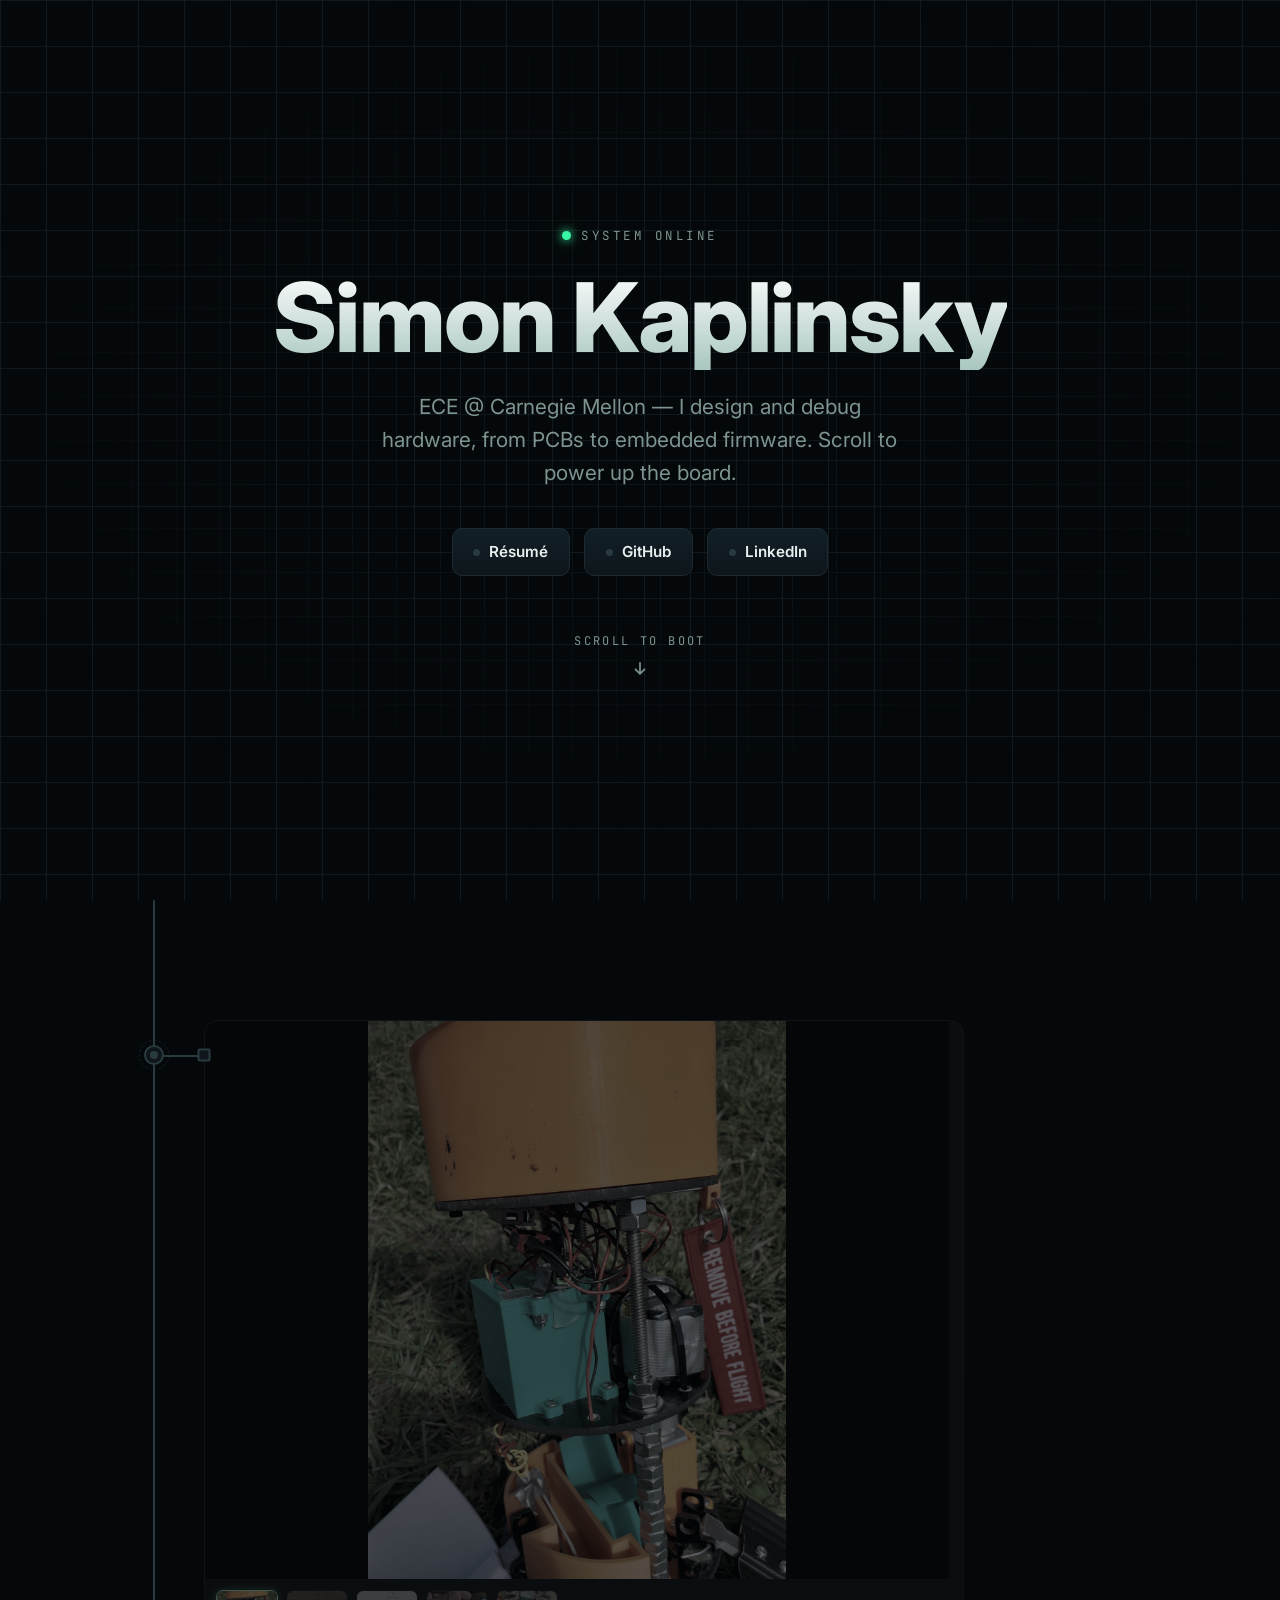
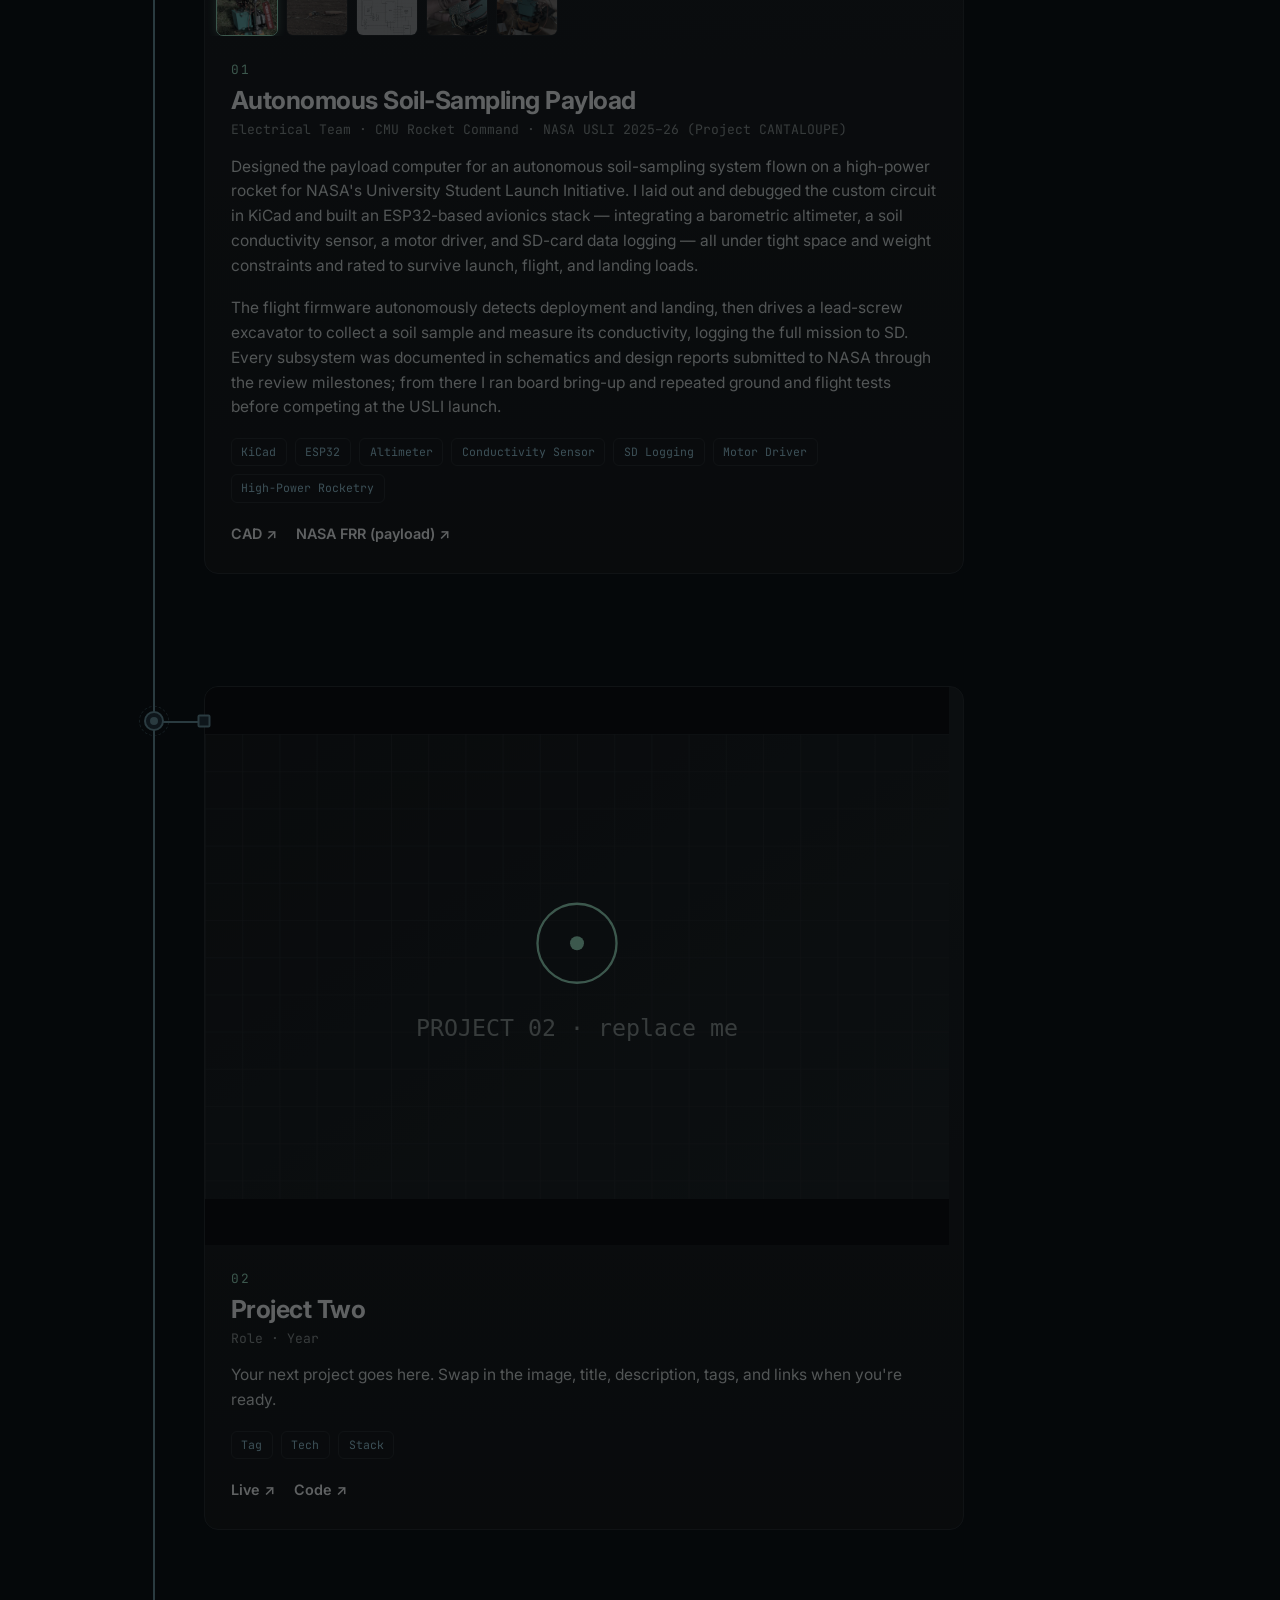
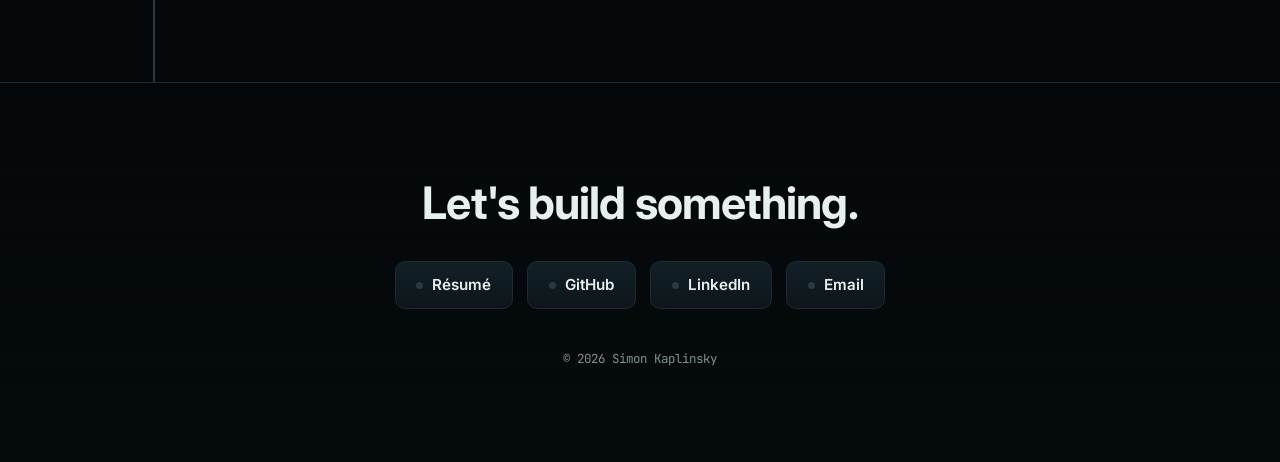
==== index.html @ 49eaff51 "Remove END OF LINE kicker from footer Co-Authored-By: Claude Opus 4.8 <noreply@anthropic.com>" ====
<!DOCTYPE html>
<html lang="en">
<head>
  <meta charset="UTF-8" />
  <meta name="viewport" content="width=device-width, initial-scale=1.0" />
  <title>Simon Kaplinsky — Projects</title>
  <meta name="description" content="Simon Kaplinsky — ECE @ Carnegie Mellon. Hardware, PCB, and embedded projects on a living circuit board." />
  <link rel="preconnect" href="https://fonts.googleapis.com" />
  <link rel="preconnect" href="https://fonts.gstatic.com" crossorigin />
  <link href="https://fonts.googleapis.com/css2?family=JetBrains+Mono:wght@400;600;700&family=Inter:wght@400;500;600;700;800&display=swap" rel="stylesheet" />
  <link rel="stylesheet" href="css/styles.css?v=8" />
</head>
<body>
  <!-- PCB-style background: fine grid + via dots, fixed behind all content -->
  <div class="pcb-bg" aria-hidden="true"></div>

  <!-- Scroll progress LED bar -->
  <div class="progress" aria-hidden="true"><span></span></div>

  <!-- ================= HERO ================= -->
  <header class="hero" id="top">
    <div class="hero-grid" aria-hidden="true"></div>
    <div class="hero-inner">
      <p class="kicker"><span class="led"></span> SYSTEM ONLINE</p>
      <h1>Simon Kaplinsky</h1>
      <p class="tagline">ECE @ Carnegie Mellon — I design and debug hardware, from PCBs to embedded firmware. Scroll to power up the board.</p>

      <nav class="links" aria-label="Primary links">
        <a class="chip-link" href="assets/resume.pdf" target="_blank" rel="noopener">
          <span class="dot"></span> Résumé
        </a>
        <a class="chip-link" href="https://github.com/omnath132" target="_blank" rel="noopener">
          <span class="dot"></span> GitHub
        </a>
        <a class="chip-link" href="https://www.linkedin.com/in/simon-kaplinsky/" target="_blank" rel="noopener">
          <span class="dot"></span> LinkedIn
        </a>
      </nav>

      <a class="scroll-cue" href="#projects">
        <span>scroll to boot</span>
        <svg width="20" height="20" viewBox="0 0 24 24" fill="none" stroke="currentColor" stroke-width="2"><path d="M12 5v14M6 13l6 6 6-6"/></svg>
      </a>
    </div>
  </header>

  <!-- ================= PROJECTS ================= -->
  <main id="projects">

    <!-- power rail: spans only the projects, so it never crosses the hero or footer text -->
    <div class="rail-line" aria-hidden="true"><span class="rail-fill"></span></div>

    <!-- ---------- PROJECT (duplicate a block like this to add more) ---------- -->
    <section class="project" data-side="left">
      <div class="node" aria-hidden="true"><span class="node-led"></span></div>
      <article class="card">
        <div class="card-media">
          <img class="main-img" src="assets/payload-assembled.jpg"
               alt="NASA USLI payload avionics bay: battery box, geared motor, and lead screw under the orange body tube"
               loading="lazy" />
        </div>
        <!-- Thumbnail gallery: clicking a thumb swaps the main image above -->
        <div class="gallery" role="group" aria-label="Project gallery">
          <button class="thumb is-active" type="button">
            <img src="assets/payload-assembled.jpg" alt="Assembled avionics bay with wiring and remove-before-flight tag" loading="lazy" />
          </button>
          <button class="thumb" type="button">
            <img src="assets/payload-recovered.jpg" alt="Payload recovered in the field after a tethered nosecone separation" loading="lazy" />
          </button>
          <button class="thumb" type="button">
            <img src="assets/payload-wiring.png" alt="Wiring diagram: ESP32, altimeter, conductivity probe, SD card, relay, and motor" loading="lazy" />
          </button>
          <button class="thumb" type="button">
            <img src="assets/payload-board.jpg" alt="Custom protoboard with soldered sensor breakout" loading="lazy" />
          </button>
          <button class="thumb" type="button">
            <img src="assets/payload-assembly.jpg" alt="Bench assembly and arming-switch wiring during integration" loading="lazy" />
          </button>
        </div>
        <div class="card-body">
          <p class="card-index">01</p>
          <h2>Autonomous Soil-Sampling Payload</h2>
          <p class="card-role">Electrical Team · CMU Rocket Command · NASA USLI 2025&ndash;26 (Project CANTALOUPE)</p>
          <p class="card-desc">
            Designed the payload computer for an autonomous soil-sampling system
            flown on a high-power rocket for NASA's University Student Launch
            Initiative. I laid out and debugged the custom circuit in KiCad and
            built an ESP32-based avionics stack &mdash; integrating a barometric
            altimeter, a soil conductivity sensor, a motor driver, and SD-card
            data logging &mdash; all under tight space and weight constraints and
            rated to survive launch, flight, and landing loads.
          </p>
          <p class="card-desc">
            The flight firmware autonomously detects deployment and landing, then
            drives a lead-screw excavator to collect a soil sample and measure its
            conductivity, logging the full mission to SD. Every subsystem was
            documented in schematics and design reports submitted to NASA through
            the review milestones; from there I ran board bring-up and repeated
            ground and flight tests before competing at the USLI launch.
          </p>
          <ul class="tags">
            <li>KiCad</li><li>ESP32</li><li>Altimeter</li><li>Conductivity Sensor</li><li>SD Logging</li><li>Motor Driver</li><li>High-Power Rocketry</li>
          </ul>
          <div class="card-links">
            <a href="https://github.com/carnegie-mellon-rocket-command/payload-hw26-usli" target="_blank" rel="noopener">CAD ↗</a>
            <a href="assets/payload-frr-excerpt.pdf" target="_blank" rel="noopener">NASA FRR (payload) ↗</a>
          </div>
        </div>
      </article>
    </section>

    <section class="project" data-side="right">
      <div class="node" aria-hidden="true"><span class="node-led"></span></div>
      <article class="card">
        <div class="card-media">
          <img class="main-img" src="assets/project-2.svg" alt="Screenshot of Project Two" loading="lazy" />
        </div>
        <div class="card-body">
          <p class="card-index">02</p>
          <h2>Project Two</h2>
          <p class="card-role">Role · Year</p>
          <p class="card-desc">
            Your next project goes here. Swap in the image, title, description,
            tags, and links when you're ready.
          </p>
          <ul class="tags">
            <li>Tag</li><li>Tech</li><li>Stack</li>
          </ul>
          <div class="card-links">
            <a href="#" target="_blank" rel="noopener">Live ↗</a>
            <a href="#" target="_blank" rel="noopener">Code ↗</a>
          </div>
        </div>
      </article>
    </section>

  </main>

  <!-- ================= FOOTER ================= -->
  <footer class="footer">
    <div class="footer-inner">
      <h2>Let's build something.</h2>
      <nav class="links" aria-label="Footer links">
        <a class="chip-link" href="assets/resume.pdf" target="_blank" rel="noopener"><span class="dot"></span> Résumé</a>
        <a class="chip-link" href="https://github.com/omnath132" target="_blank" rel="noopener"><span class="dot"></span> GitHub</a>
        <a class="chip-link" href="https://www.linkedin.com/in/simon-kaplinsky/" target="_blank" rel="noopener"><span class="dot"></span> LinkedIn</a>
        <a class="chip-link" href="mailto:skaplins@andrew.cmu.edu"><span class="dot"></span> Email</a>
      </nav>
      <p class="copyright">© <span id="year"></span> Simon Kaplinsky</p>
    </div>
  </footer>

  <!-- lightbox: click any photo to view it full-size -->
  <div class="lightbox" id="lightbox" hidden>
    <button class="lb-close" aria-label="Close (Esc)">✕</button>
    <button class="lb-nav lb-prev" aria-label="Previous image">‹</button>
    <button class="lb-nav lb-next" aria-label="Next image">›</button>
    <div class="lb-scroll"><img class="lb-img" alt="" /></div>
  </div>

  <script src="js/main.js?v=4"></script>
</body>
</html>
---- css/styles.css ----
/* ============================================================
   Circuit Portfolio — styles
   Theme: dark PCB, copper traces, green power glow
   ============================================================ */

:root {
  --bg:        #05080a;
  --bg-2:      #0a1014;
  --panel:     #0e161b;
  --panel-2:   #111f26;
  --line:      #1c2b33;
  --copper:    #2a3b40;      /* unpowered trace */
  --glow:      #37f5a3;      /* powered / signal green */
  --glow-soft: #37f5a355;
  --accent:    #4dd2ff;      /* cyan secondary */
  --text:      #e6f0ee;
  --muted:     #7d9490;
  --radius:    14px;
  --maxw:      1080px;
  --spine:     calc(1.5rem + 30px);   /* rail x = main's left padding + node offset */
}

* { box-sizing: border-box; }

html { scroll-behavior: smooth; }

body {
  margin: 0;
  background:
    radial-gradient(1200px 600px at 50% -10%, #0c191b 0%, transparent 60%),
    var(--bg);
  color: var(--text);
  font-family: "Inter", system-ui, -apple-system, sans-serif;
  line-height: 1.6;
  overflow-x: hidden;
  -webkit-font-smoothing: antialiased;
}

/* ============================================================
   PCB background — fine grid + via dots, fixed behind everything
   ============================================================ */
.pcb-bg {
  position: fixed;
  inset: 0;
  z-index: 0;
  pointer-events: none;
  opacity: 0.5;
  background-image:
    /* fine copper grid */
    linear-gradient(var(--line) 1px, transparent 1px),
    linear-gradient(90deg, var(--line) 1px, transparent 1px),
    /* via dots at every other intersection */
    radial-gradient(circle, var(--copper) 1px, transparent 1.4px);
  background-size: 46px 46px, 46px 46px, 92px 92px;
}

h1, h2 { line-height: 1.1; letter-spacing: -0.02em; margin: 0; }

.kicker {
  font-family: "JetBrains Mono", monospace;
  font-size: 0.78rem;
  letter-spacing: 0.28em;
  text-transform: uppercase;
  color: var(--muted);
  display: inline-flex;
  align-items: center;
  gap: 0.6rem;
  margin: 0 0 1.2rem;
}

/* ---------- LEDs ---------- */
.led {
  width: 9px; height: 9px; border-radius: 50%;
  background: var(--glow);
  box-shadow: 0 0 10px var(--glow), 0 0 20px var(--glow-soft);
  animation: pulse 2.4s ease-in-out infinite;
}
@keyframes pulse {
  0%, 100% { opacity: 1; }
  50%      { opacity: 0.35; }
}

/* ============================================================
   The vertical power rail — lives inside <main>, so it spans
   only the projects and never crosses the hero or footer text.
   ============================================================ */
.rail-line {
  position: absolute;
  top: 0; bottom: 0;
  left: var(--spine);
  width: 2px;
  transform: translateX(-1px);
  background: var(--copper);
  border-radius: 2px;
  z-index: 0;
  pointer-events: none;
}
/* the glow fills downward as you scroll through the projects (JS sets height) */
.rail-fill {
  position: absolute;
  top: 0; left: 0;
  width: 100%;
  height: 0%;
  background: linear-gradient(180deg, var(--accent), var(--glow));
  box-shadow: 0 0 8px var(--glow), 0 0 16px var(--glow-soft);
  border-radius: 2px;
  transition: height 0.12s linear;
}

/* scroll progress bar at very top */
.progress {
  position: fixed;
  top: 0; left: 0; right: 0;
  height: 3px;
  background: transparent;
  z-index: 50;
}
.progress span {
  display: block;
  height: 100%;
  width: 0%;
  background: linear-gradient(90deg, var(--accent), var(--glow));
  box-shadow: 0 0 12px var(--glow);
  transition: width 0.1s linear;
}

/* ============================================================
   Hero
   ============================================================ */
.hero {
  position: relative;
  min-height: 100vh;
  display: grid;
  place-items: center;
  text-align: center;
  padding: 6rem 1.5rem;
  overflow: hidden;
}
.hero-grid {
  position: absolute;
  inset: 0;
  background-image:
    linear-gradient(var(--line) 1px, transparent 1px),
    linear-gradient(90deg, var(--line) 1px, transparent 1px);
  background-size: 44px 44px;
  mask-image: radial-gradient(ellipse 70% 60% at 50% 45%, #000 0%, transparent 80%);
  opacity: 0.5;
}
.hero-inner { position: relative; z-index: 2; max-width: 760px; }

.hero h1 {
  font-size: clamp(2.8rem, 9vw, 6rem);
  font-weight: 800;
  background: linear-gradient(180deg, #fff, #a9c7c0);
  -webkit-background-clip: text;
  background-clip: text;
  color: transparent;
}
.tagline {
  color: var(--muted);
  font-size: clamp(1rem, 2.4vw, 1.3rem);
  margin: 1.2rem auto 2.4rem;
  max-width: 540px;
}

/* ---------- chip-style link buttons ---------- */
.links {
  display: flex;
  gap: 0.9rem;
  flex-wrap: wrap;
  justify-content: center;
}
.chip-link {
  display: inline-flex;
  align-items: center;
  gap: 0.55rem;
  padding: 0.7rem 1.3rem;
  border: 1px solid var(--line);
  border-radius: 10px;
  background: linear-gradient(180deg, var(--panel-2), var(--panel));
  color: var(--text);
  text-decoration: none;
  font-weight: 600;
  font-size: 0.95rem;
  transition: border-color 0.25s, transform 0.15s, box-shadow 0.25s;
}
.chip-link .dot {
  width: 7px; height: 7px; border-radius: 50%;
  background: var(--copper);
  transition: background 0.25s, box-shadow 0.25s;
}
.chip-link:hover {
  border-color: var(--glow);
  transform: translateY(-2px);
  box-shadow: 0 6px 24px -8px var(--glow);
}
.chip-link:hover .dot {
  background: var(--glow);
  box-shadow: 0 0 8px var(--glow);
}

.scroll-cue {
  display: inline-flex;
  flex-direction: column;
  align-items: center;
  gap: 0.4rem;
  margin-top: 3.5rem;
  color: var(--muted);
  text-decoration: none;
  font-family: "JetBrains Mono", monospace;
  font-size: 0.75rem;
  letter-spacing: 0.2em;
  text-transform: uppercase;
}
.scroll-cue svg { animation: bob 1.8s ease-in-out infinite; }
@keyframes bob { 0%,100% { transform: translateY(0);} 50% { transform: translateY(6px);} }

/* ============================================================
   Projects on the rail
   ============================================================ */
main {
  position: relative;
  z-index: 2;
  max-width: var(--maxw);
  margin: 0 auto;
  padding: 4rem 1.5rem 6rem;
}

/* rail is always on the left; each project card fills the space to its right */
.project {
  position: relative;
  display: flex;
  align-items: center;
  padding: 3.5rem 0 3.5rem 5rem;
}

/* a node dot sits on the left rail at each project and lights up when it powers on */
.node {
  position: absolute;
  left: 30px;
  top: calc(3.5rem + 2.2rem);   /* near the top of the card (project padding + offset) */
  transform: translate(-50%, -50%);
  width: 20px; height: 20px;
  border-radius: 50%;
  background: var(--panel);
  border: 2px solid var(--copper);
  display: grid;
  place-items: center;
  z-index: 3;
  transition: border-color 0.5s ease, box-shadow 0.5s ease;
}
/* clearance ring around the pad, like a via's thermal relief on a PCB */
.node::before {
  content: "";
  position: absolute;
  inset: -7px;
  border-radius: 50%;
  border: 1px dashed var(--copper);
  opacity: 0.45;
  transition: border-color 0.5s ease, opacity 0.5s ease;
}
.node-led {
  width: 8px; height: 8px;
  border-radius: 50%;
  background: var(--copper);
  transition: background 0.5s ease, box-shadow 0.5s ease;
}
.project.powered .node {
  border-color: var(--glow);
  box-shadow: 0 0 14px var(--glow-soft);
}
.project.powered .node::before {
  border-color: var(--glow);
  opacity: 0.85;
}
.project.powered .node-led {
  background: var(--glow);
  box-shadow: 0 0 10px var(--glow);
}

/* connector trace: node → card edge. Lives on .project (not .card — .card has
   overflow:hidden, which would clip anything positioned outside its own box). */
.project::before {
  content: "";
  position: absolute;
  top: calc(3.5rem + 2.2rem);
  left: 30px;
  width: calc(5rem - 30px);
  height: 2px;
  background: var(--copper);
  transition: background 0.4s, box-shadow 0.4s;
}
/* pin pad where the trace lands on the card, like a component pin soldered to a pad */
.project::after {
  content: "";
  position: absolute;
  top: calc(3.5rem + 2.2rem);
  left: 5rem;
  width: 9px; height: 9px;
  transform: translate(-50%, -50%);
  border-radius: 2px;
  background: var(--panel);
  border: 2px solid var(--copper);
  z-index: 2;
  transition: background 0.4s, border-color 0.4s, box-shadow 0.4s;
}

/* ---------- the card ---------- */
.card {
  position: relative;
  width: 100%;
  max-width: 760px;
  background: linear-gradient(180deg, var(--panel-2), var(--panel));
  border: 1px solid var(--line);
  border-radius: var(--radius);
  overflow: hidden;
  /* dimmed when not the active project (not hidden), so scrolling reads as on/off */
  opacity: 0.55;
  filter: saturate(0.35) brightness(0.72);
  transition: opacity 0.5s ease, filter 0.5s ease,
              border-color 0.5s ease, box-shadow 0.5s ease;
}
/* full photo always visible (never cropped) — box is tall enough for portrait shots,
   image is scaled down to fit within it */
.card-media {
  aspect-ratio: 4 / 3;
  max-height: 62vh;
  background: #060b0d;
  overflow: hidden;
  display: flex;
  align-items: center;
  justify-content: center;
  cursor: zoom-in;
}
.card-media img {
  width: 100%; height: 100%; object-fit: contain; display: block;
  transition: transform 0.5s ease;
}
.card:hover .card-media img { transform: scale(1.02); }

/* ---------- lightbox (click a photo → whole image fit to screen) ---------- */
.lightbox {
  position: fixed; inset: 0; z-index: 100;
  display: flex; align-items: center; justify-content: center;
  background: rgba(3, 6, 8, 0.95);
  -webkit-backdrop-filter: blur(4px); backdrop-filter: blur(4px);
}
.lightbox[hidden] { display: none; }
.lb-scroll {
  max-width: 96vw; max-height: 92vh;
  overflow: auto;                 /* safety net only; the image is sized to always fit */
  display: flex; align-items: center; justify-content: center;
  border-radius: 10px;
  box-shadow: 0 30px 80px -20px #000;
}
.lb-img {
  display: block;
  max-width: 96vw; max-height: 92vh;   /* whole photo always visible, no scrolling needed */
  width: auto; height: auto;
  object-fit: contain;
}
.lb-close, .lb-nav {
  position: fixed;
  background: rgba(14, 22, 27, 0.85);
  color: var(--text);
  border: 1px solid var(--line);
  border-radius: 8px;
  cursor: pointer;
  font-family: "JetBrains Mono", monospace;
  line-height: 1;
  transition: border-color 0.2s, color 0.2s;
}
.lb-close { top: 1rem; right: 1rem; width: 42px; height: 42px; font-size: 1.05rem; }
.lb-nav { top: 50%; transform: translateY(-50%); width: 46px; height: 64px; font-size: 1.7rem; }
.lb-prev { left: 1rem; }
.lb-next { right: 1rem; }
.lb-close:hover, .lb-nav:hover { border-color: var(--glow); color: var(--glow); }

/* ---------- thumbnail gallery ---------- */
.gallery {
  display: flex;
  gap: 0.5rem;
  padding: 0.7rem 0.7rem 0;
  overflow-x: auto;
  scrollbar-width: thin;
}
.thumb {
  flex: 0 0 auto;
  width: 62px; height: 46px;
  padding: 0;
  border: 1px solid var(--line);
  border-radius: 7px;
  background: var(--bg-2);
  overflow: hidden;
  cursor: pointer;
  opacity: 0.55;
  transition: opacity 0.2s, border-color 0.2s, box-shadow 0.2s;
}
.thumb img { width: 100%; height: 100%; object-fit: cover; display: block; }
.thumb:hover { opacity: 0.9; border-color: var(--copper); }
.thumb.is-active {
  opacity: 1;
  border-color: var(--glow);
  box-shadow: 0 0 8px var(--glow-soft);
}

.card-body { padding: 1.5rem 1.6rem 1.7rem; }
.card-index {
  font-family: "JetBrains Mono", monospace;
  color: var(--glow);
  font-size: 0.8rem;
  letter-spacing: 0.2em;
  margin: 0 0 0.4rem;
}
.card h2 { font-size: 1.55rem; font-weight: 700; }
.card-role {
  font-family: "JetBrains Mono", monospace;
  color: var(--muted);
  font-size: 0.82rem;
  margin: 0.3rem 0 0.9rem;
}
.card-desc { color: #c3d4d0; font-size: 0.97rem; margin: 0 0 1.1rem; }

.tags {
  list-style: none;
  display: flex;
  flex-wrap: wrap;
  gap: 0.5rem;
  padding: 0;
  margin: 0 0 1.2rem;
}
.tags li {
  font-family: "JetBrains Mono", monospace;
  font-size: 0.72rem;
  color: var(--accent);
  border: 1px solid var(--line);
  border-radius: 6px;
  padding: 0.25rem 0.6rem;
  background: #0c171c;
}
.card-links { display: flex; gap: 1.2rem; }
.card-links a {
  color: var(--text);
  text-decoration: none;
  font-weight: 600;
  font-size: 0.9rem;
  border-bottom: 1px solid transparent;
  transition: color 0.2s, border-color 0.2s;
}
.card-links a:hover { color: var(--glow); border-color: var(--glow); }

/* ---------- POWERED-ON state (added by JS) ---------- */
.project.powered::before {
  background: var(--glow);
  box-shadow: 0 0 8px var(--glow-soft);
}
.project.powered::after {
  background: var(--glow);
  border-color: var(--glow);
  box-shadow: 0 0 8px var(--glow-soft);
}
.project.powered .card {
  opacity: 1;
  transform: translateY(0);
  filter: saturate(1) brightness(1);
  border-color: #24404a;
  box-shadow: 0 20px 60px -30px var(--glow), 0 0 0 1px #16303a inset;
}

/* ============================================================
   Footer
   ============================================================ */
.footer {
  position: relative;
  z-index: 2;
  text-align: center;
  padding: 6rem 1.5rem 5rem;
  border-top: 1px solid var(--line);
  background: linear-gradient(180deg, transparent, #060b0d);
}
.footer-inner { max-width: 640px; margin: 0 auto; }
.footer h2 {
  font-size: clamp(1.8rem, 5vw, 2.8rem);
  margin: 0 0 2rem;
}
.copyright {
  margin-top: 2.5rem;
  color: var(--muted);
  font-family: "JetBrains Mono", monospace;
  font-size: 0.78rem;
}

/* ============================================================
   Responsive — stack cards, move rail to the left edge
   ============================================================ */
@media (max-width: 760px) {
  :root { --spine: calc(1.1rem + 22px); }

  main { padding: 2rem 1.1rem 4rem; }

  .project { padding: 1.8rem 0 1.8rem 3.4rem; }
  .node { left: 22px; top: calc(1.8rem + 2.2rem); }
  .project::before { left: 22px; width: calc(3.4rem - 22px); top: calc(1.8rem + 2.2rem); }
  .project::after  { left: 3.4rem; top: calc(1.8rem + 2.2rem); }
}

/* respect reduced motion */
@media (prefers-reduced-motion: reduce) {
  * { animation: none !important; scroll-behavior: auto; }
  .card { opacity: 1; transform: none; filter: none; }
}
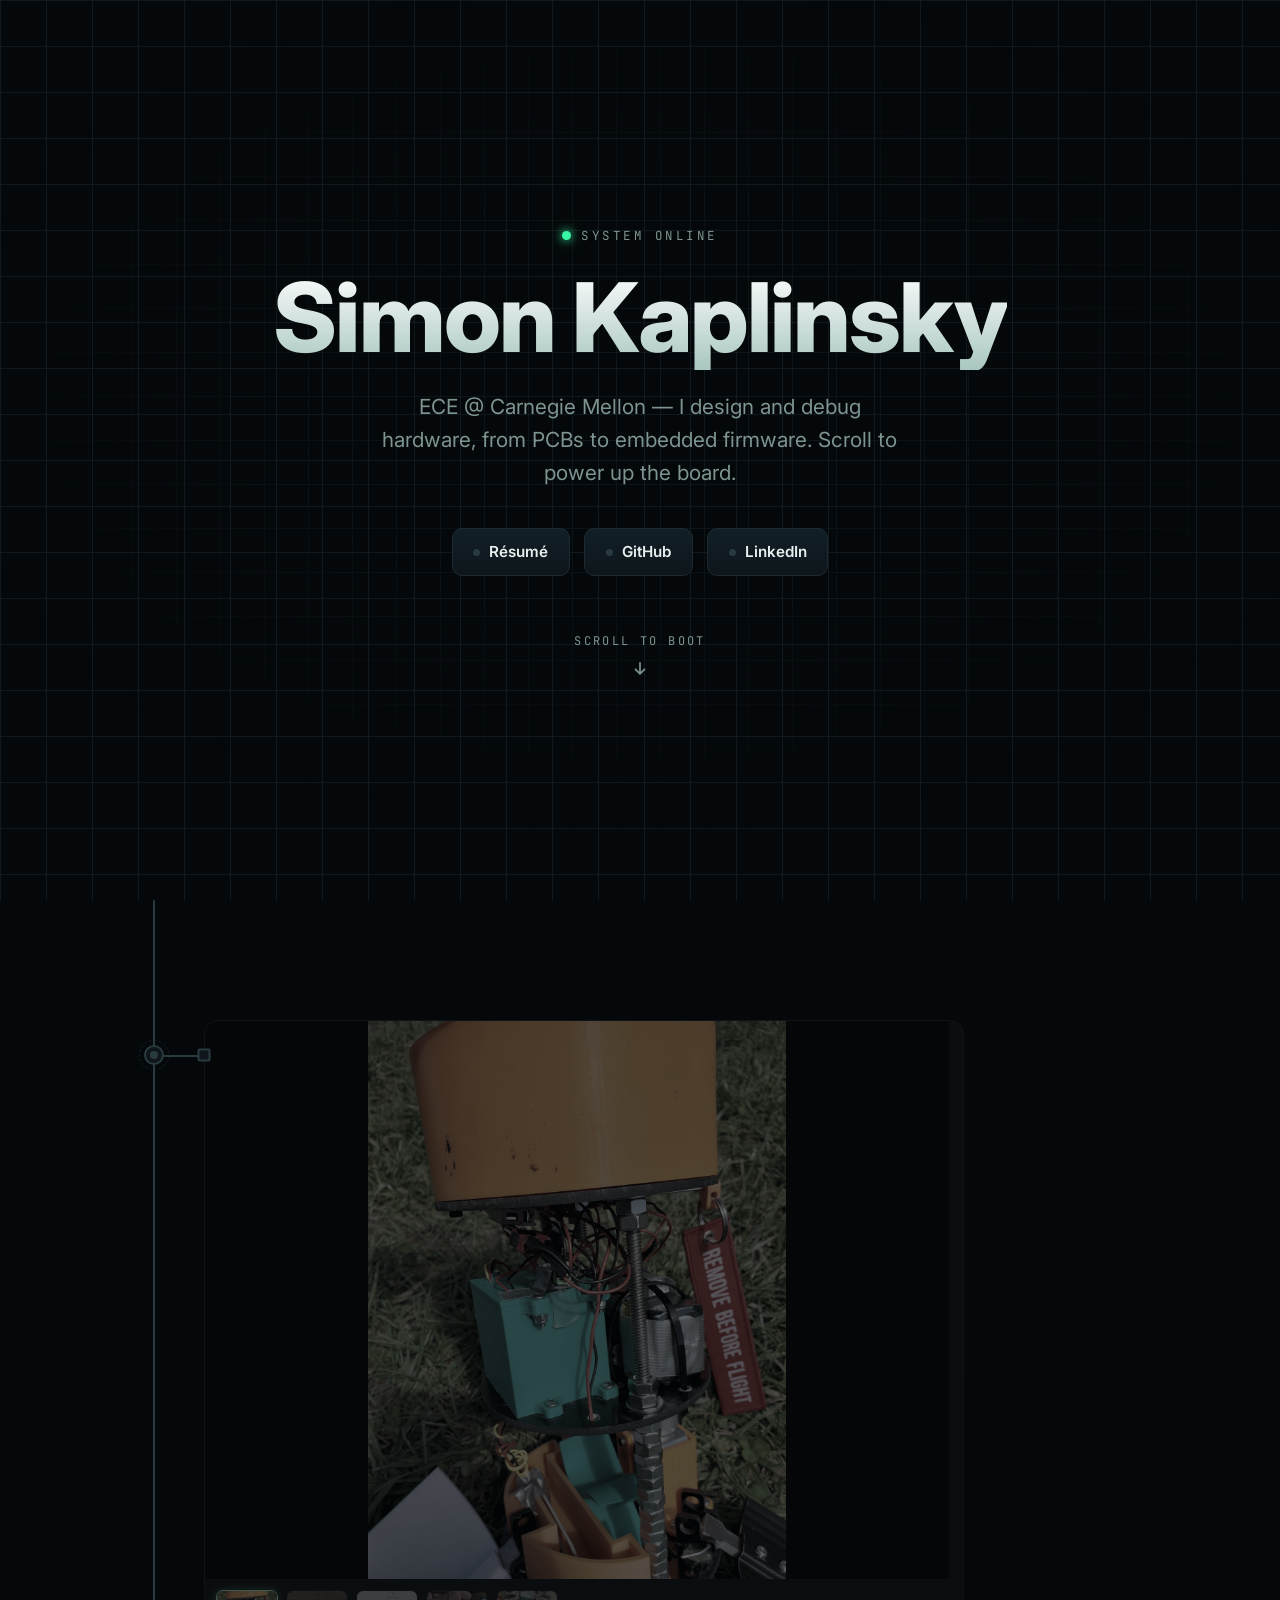
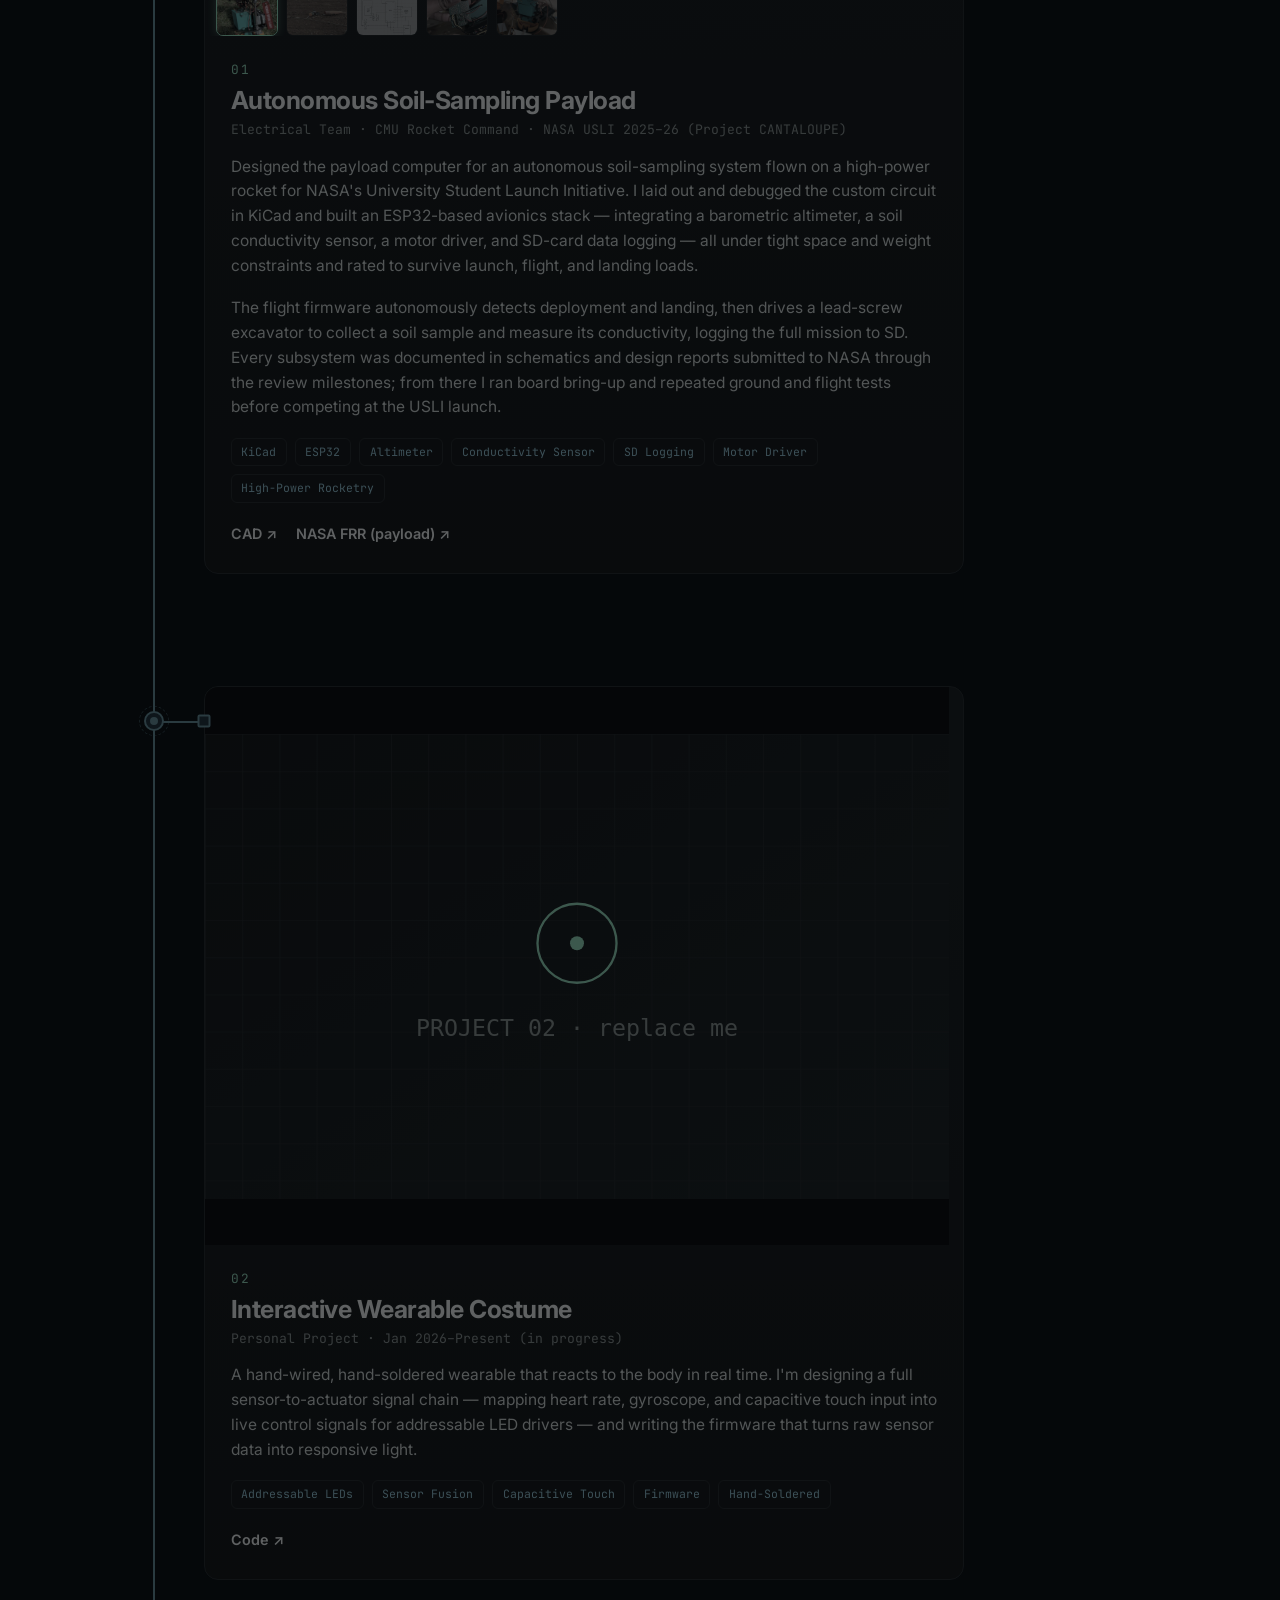
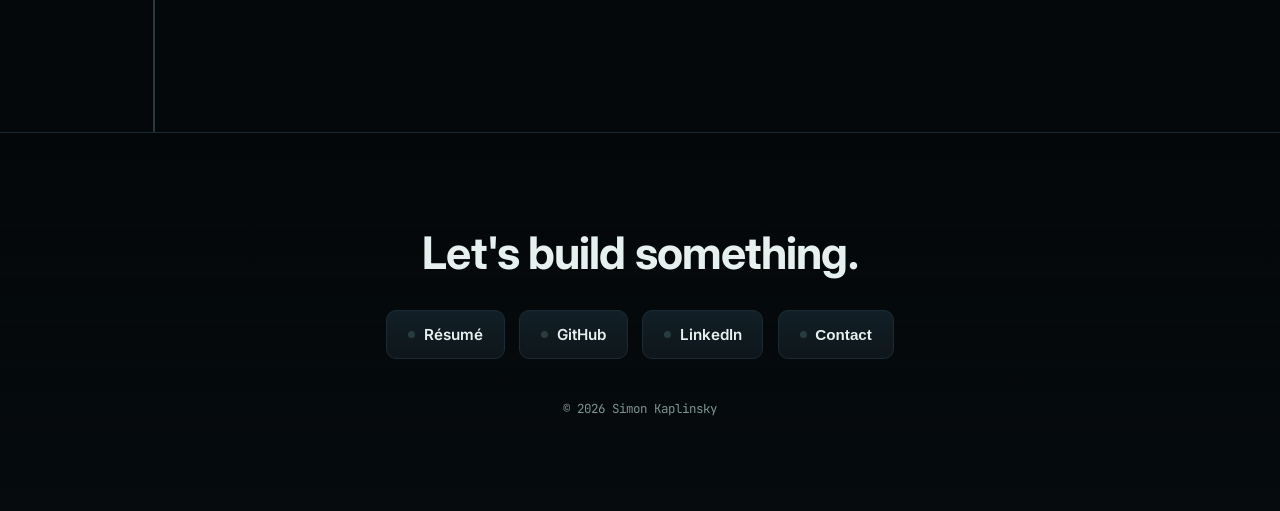
==== commit 6af02b2d: "Add contact modal, fill in Wearable Costume project, remove END OF LINE - Footer "Email" replaced wi" ====
--- a/index.html
+++ b/index.html
@@ -8,7 +8,7 @@
   <link rel="preconnect" href="https://fonts.googleapis.com" />
   <link rel="preconnect" href="https://fonts.gstatic.com" crossorigin />
   <link href="https://fonts.googleapis.com/css2?family=JetBrains+Mono:wght@400;600;700&family=Inter:wght@400;500;600;700;800&display=swap" rel="stylesheet" />
-  <link rel="stylesheet" href="css/styles.css?v=8" />
+  <link rel="stylesheet" href="css/styles.css?v=10" />
 </head>
 <body>
   <!-- PCB-style background: fine grid + via dots, fixed behind all content -->
@@ -113,22 +113,24 @@
       <div class="node" aria-hidden="true"><span class="node-led"></span></div>
       <article class="card">
         <div class="card-media">
-          <img class="main-img" src="assets/project-2.svg" alt="Screenshot of Project Two" loading="lazy" />
+          <img class="main-img" src="assets/project-2.svg" alt="Placeholder graphic — Interactive Wearable Costume, work in progress" loading="lazy" />
         </div>
         <div class="card-body">
           <p class="card-index">02</p>
-          <h2>Project Two</h2>
-          <p class="card-role">Role · Year</p>
+          <h2>Interactive Wearable Costume</h2>
+          <p class="card-role">Personal Project · Jan 2026&ndash;Present (in progress)</p>
           <p class="card-desc">
-            Your next project goes here. Swap in the image, title, description,
-            tags, and links when you're ready.
+            A hand-wired, hand-soldered wearable that reacts to the body in real
+            time. I'm designing a full sensor-to-actuator signal chain &mdash;
+            mapping heart rate, gyroscope, and capacitive touch input into live
+            control signals for addressable LED drivers &mdash; and writing the
+            firmware that turns raw sensor data into responsive light.
           </p>
           <ul class="tags">
-            <li>Tag</li><li>Tech</li><li>Stack</li>
+            <li>Addressable LEDs</li><li>Sensor Fusion</li><li>Capacitive Touch</li><li>Firmware</li><li>Hand-Soldered</li>
           </ul>
           <div class="card-links">
-            <a href="#" target="_blank" rel="noopener">Live ↗</a>
-            <a href="#" target="_blank" rel="noopener">Code ↗</a>
+            <a href="https://github.com/omnath132/interactive-wearable-costume" target="_blank" rel="noopener">Code ↗</a>
           </div>
         </div>
       </article>
@@ -144,7 +146,7 @@
         <a class="chip-link" href="assets/resume.pdf" target="_blank" rel="noopener"><span class="dot"></span> Résumé</a>
         <a class="chip-link" href="https://github.com/omnath132" target="_blank" rel="noopener"><span class="dot"></span> GitHub</a>
         <a class="chip-link" href="https://www.linkedin.com/in/simon-kaplinsky/" target="_blank" rel="noopener"><span class="dot"></span> LinkedIn</a>
-        <a class="chip-link" href="mailto:skaplins@andrew.cmu.edu"><span class="dot"></span> Email</a>
+        <button class="chip-link" id="contact-btn" type="button"><span class="dot"></span> Contact</button>
       </nav>
       <p class="copyright">© <span id="year"></span> Simon Kaplinsky</p>
     </div>
@@ -158,6 +160,39 @@
     <div class="lb-scroll"><img class="lb-img" alt="" /></div>
   </div>
 
-  <script src="js/main.js?v=4"></script>
+  <!-- contact modal: copy email, or compose a message that opens your mail app -->
+  <div class="contact-modal" id="contact-modal" hidden>
+    <div class="cm-panel">
+      <button class="cm-close" aria-label="Close (Esc)">✕</button>
+      <p class="kicker"><span class="led"></span> CONTACT</p>
+      <h3>Get in touch</h3>
+
+      <div class="cm-email-row">
+        <code id="cm-email">skaplins@andrew.cmu.edu</code>
+        <button class="cm-copy" type="button">Copy</button>
+      </div>
+
+      <p class="cm-divider"><span>or send a message</span></p>
+
+      <form id="cm-form">
+        <label class="cm-field">
+          <span>Your name</span>
+          <input type="text" name="name" autocomplete="name" />
+        </label>
+        <label class="cm-field">
+          <span>Your email</span>
+          <input type="email" name="replyTo" autocomplete="email" required />
+        </label>
+        <label class="cm-field">
+          <span>Message</span>
+          <textarea name="message" rows="4" required></textarea>
+        </label>
+        <button class="cm-submit" type="submit">Open in email app ↗</button>
+        <p class="cm-note">This drafts the message in your own email app — nothing is sent from this site.</p>
+      </form>
+    </div>
+  </div>
+
+  <script src="js/main.js?v=5"></script>
 </body>
 </html>
--- a/css/styles.css
+++ b/css/styles.css
@@ -376,6 +376,144 @@
 .lb-next { right: 1rem; }
 .lb-close:hover, .lb-nav:hover { border-color: var(--glow); color: var(--glow); }
 
+/* ---------- contact modal ---------- */
+.contact-modal {
+  position: fixed; inset: 0; z-index: 100;
+  display: flex; align-items: center; justify-content: center;
+  padding: 1.5rem;
+  background: rgba(3, 6, 8, 0.88);
+  -webkit-backdrop-filter: blur(4px); backdrop-filter: blur(4px);
+}
+.contact-modal[hidden] { display: none; }
+.cm-panel {
+  position: relative;
+  width: 100%; max-width: 420px;
+  max-height: 90vh;
+  overflow-y: auto;
+  background: linear-gradient(180deg, var(--panel-2), var(--panel));
+  border: 1px solid var(--line);
+  border-radius: var(--radius);
+  padding: 1.8rem 1.7rem;
+  box-shadow: 0 30px 80px -20px #000;
+}
+.cm-panel .kicker { margin-bottom: 0.6rem; }
+.cm-panel h3 { font-size: 1.4rem; margin: 0 0 1.2rem; }
+.cm-close {
+  position: absolute; top: 1rem; right: 1rem;
+  width: 34px; height: 34px;
+  background: rgba(14, 22, 27, 0.85);
+  color: var(--text);
+  border: 1px solid var(--line);
+  border-radius: 8px;
+  cursor: pointer;
+  font-family: "JetBrains Mono", monospace;
+  transition: border-color 0.2s, color 0.2s;
+}
+.cm-close:hover { border-color: var(--glow); color: var(--glow); }
+
+.cm-email-row {
+  display: flex;
+  align-items: center;
+  gap: 0.6rem;
+  padding: 0.7rem 0.9rem;
+  border: 1px solid var(--line);
+  border-radius: 10px;
+  background: #0c171c;
+  margin-bottom: 1.2rem;
+}
+.cm-email-row code {
+  flex: 1;
+  font-family: "JetBrains Mono", monospace;
+  font-size: 0.88rem;
+  color: var(--text);
+  overflow-x: auto;
+  white-space: nowrap;
+}
+.cm-copy {
+  flex: 0 0 auto;
+  padding: 0.4rem 0.8rem;
+  border: 1px solid var(--line);
+  border-radius: 7px;
+  background: var(--panel-2);
+  color: var(--text);
+  font-family: "JetBrains Mono", monospace;
+  font-size: 0.78rem;
+  font-weight: 600;
+  cursor: pointer;
+  transition: border-color 0.2s, color 0.2s;
+}
+.cm-copy:hover { border-color: var(--glow); color: var(--glow); }
+.cm-copy.is-copied { border-color: var(--glow); color: var(--glow); }
+
+.cm-divider {
+  display: flex;
+  align-items: center;
+  gap: 0.7rem;
+  margin: 0 0 1.1rem;
+  color: var(--muted);
+  font-family: "JetBrains Mono", monospace;
+  font-size: 0.72rem;
+  letter-spacing: 0.1em;
+  text-transform: uppercase;
+}
+.cm-divider::before, .cm-divider::after {
+  content: "";
+  flex: 1;
+  height: 1px;
+  background: var(--line);
+}
+
+.cm-field {
+  display: block;
+  margin-bottom: 0.9rem;
+}
+.cm-field span {
+  display: block;
+  margin-bottom: 0.35rem;
+  font-family: "JetBrains Mono", monospace;
+  font-size: 0.74rem;
+  color: var(--muted);
+  letter-spacing: 0.05em;
+}
+.cm-field input, .cm-field textarea {
+  width: 100%;
+  padding: 0.6rem 0.75rem;
+  background: #0c171c;
+  border: 1px solid var(--line);
+  border-radius: 8px;
+  color: var(--text);
+  font-family: "Inter", sans-serif;
+  font-size: 0.92rem;
+  resize: vertical;
+  transition: border-color 0.2s;
+}
+.cm-field input:focus, .cm-field textarea:focus {
+  outline: none;
+  border-color: var(--accent);
+}
+
+.cm-submit {
+  width: 100%;
+  padding: 0.75rem;
+  margin-top: 0.2rem;
+  border: 1px solid var(--glow);
+  border-radius: 8px;
+  background: rgba(55, 245, 163, 0.08);
+  color: var(--glow);
+  font-weight: 600;
+  font-size: 0.95rem;
+  cursor: pointer;
+  transition: background 0.2s, box-shadow 0.2s;
+}
+.cm-submit:hover { background: rgba(55, 245, 163, 0.16); box-shadow: 0 0 16px var(--glow-soft); }
+
+.cm-note {
+  margin: 0.7rem 0 0;
+  color: var(--muted);
+  font-size: 0.76rem;
+  text-align: center;
+}
+
 /* ---------- thumbnail gallery ---------- */
 .gallery {
   display: flex;
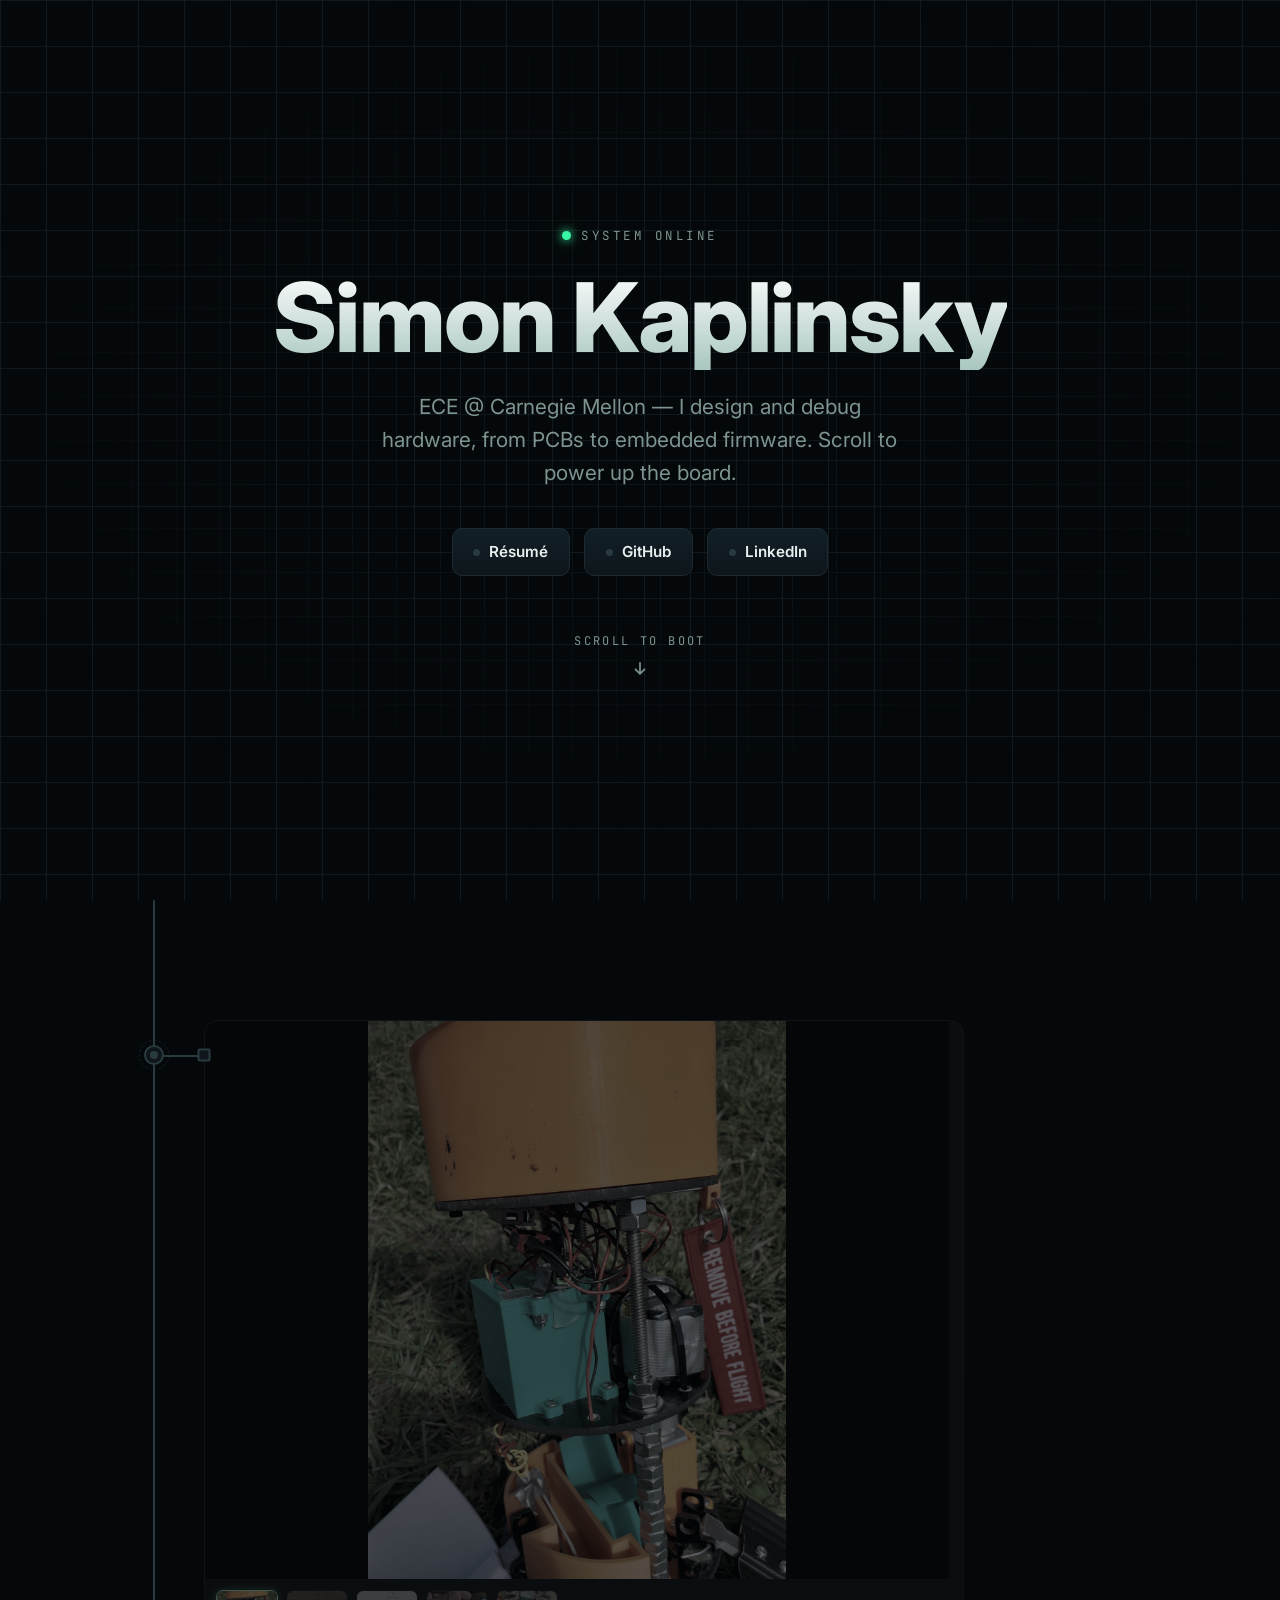
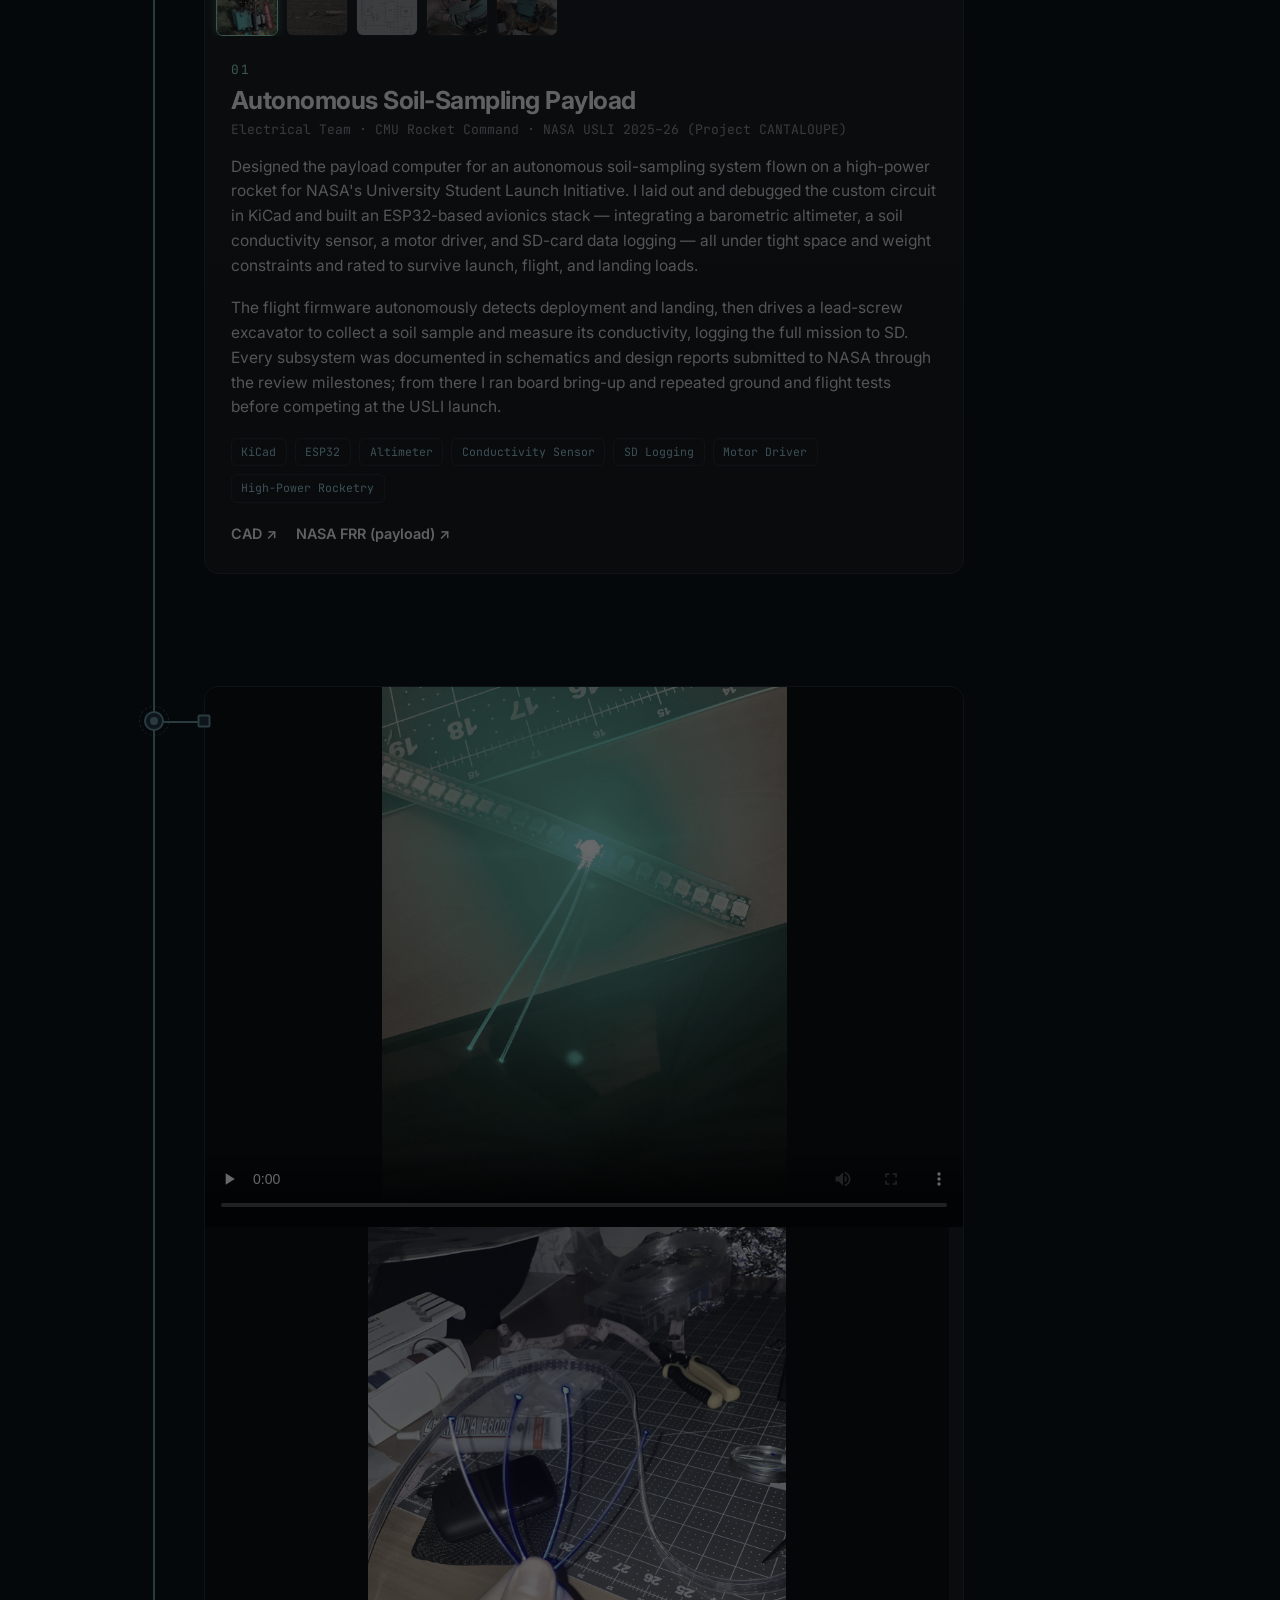
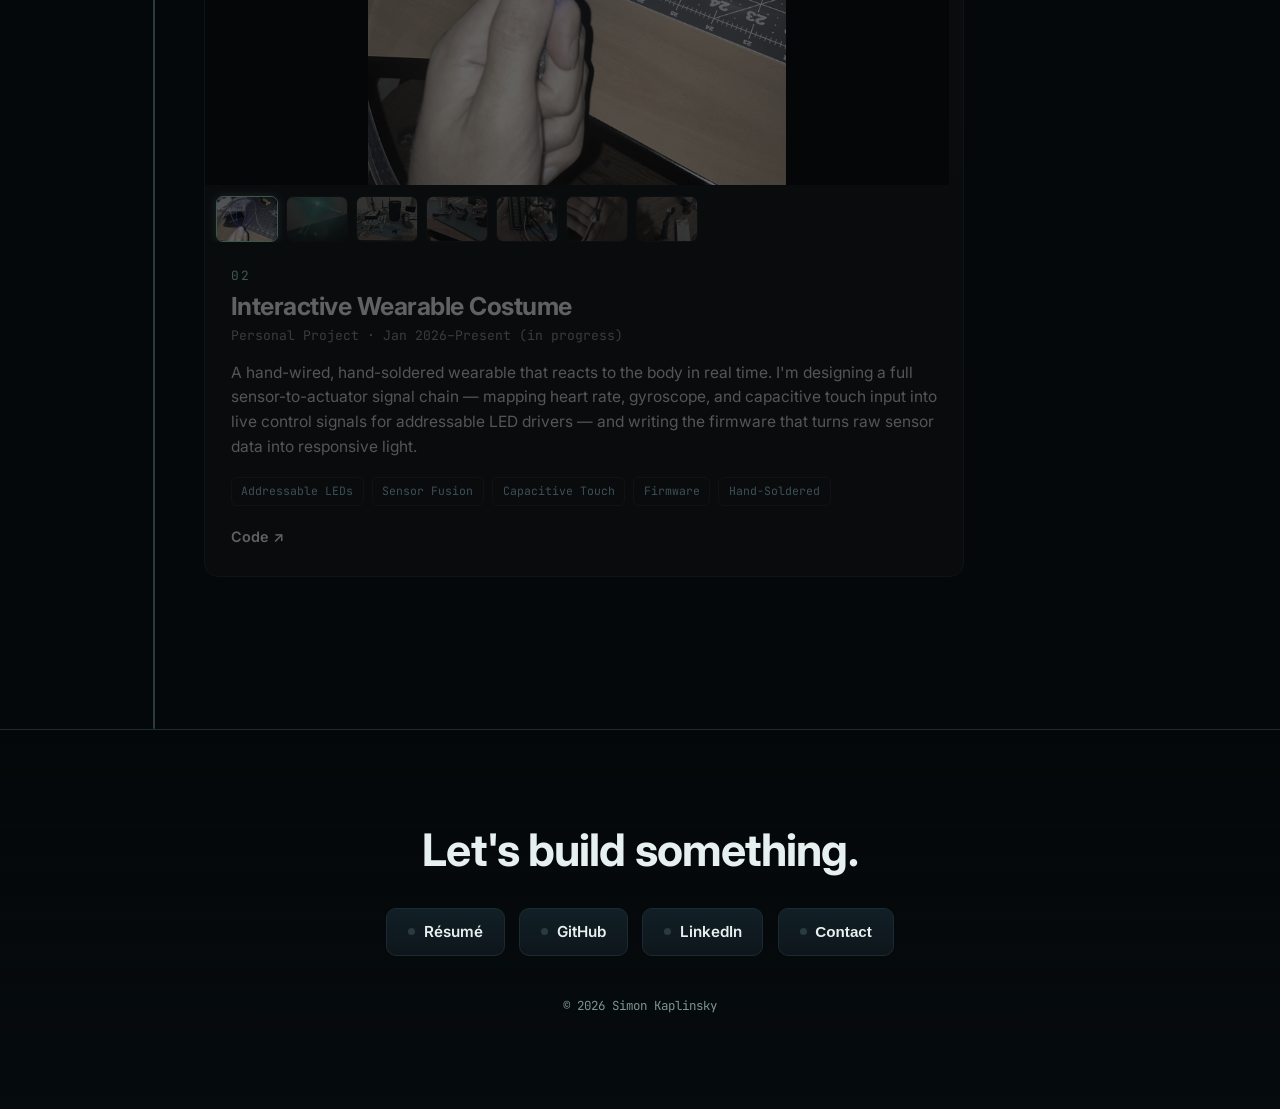
==== commit b6e6e452: "Add real Wearable Costume media: build photos + cropped glow demo video - 7 workbench/build photos i" ====
--- a/index.html
+++ b/index.html
@@ -8,7 +8,7 @@
   <link rel="preconnect" href="https://fonts.googleapis.com" />
   <link rel="preconnect" href="https://fonts.gstatic.com" crossorigin />
   <link href="https://fonts.googleapis.com/css2?family=JetBrains+Mono:wght@400;600;700&family=Inter:wght@400;500;600;700;800&display=swap" rel="stylesheet" />
-  <link rel="stylesheet" href="css/styles.css?v=10" />
+  <link rel="stylesheet" href="css/styles.css?v=11" />
 </head>
 <body>
   <!-- PCB-style background: fine grid + via dots, fixed behind all content -->
@@ -112,8 +112,38 @@
     <section class="project" data-side="right">
       <div class="node" aria-hidden="true"><span class="node-led"></span></div>
       <article class="card">
+        <div class="card-video">
+          <video controls playsinline preload="none" poster="assets/costume-led-green.jpg">
+            <source src="assets/costume-glow.mp4" type="video/mp4" />
+          </video>
+        </div>
         <div class="card-media">
-          <img class="main-img" src="assets/project-2.svg" alt="Placeholder graphic — Interactive Wearable Costume, work in progress" loading="lazy" />
+          <img class="main-img" src="assets/costume-fiber-blue.jpg"
+               alt="Fiber-optic strands glowing blue, gathered by hand for the costume's light diffusion"
+               loading="lazy" />
+        </div>
+        <div class="gallery" role="group" aria-label="Project gallery">
+          <button class="thumb is-active" type="button">
+            <img src="assets/costume-fiber-blue.jpg" alt="Fiber-optic strands glowing blue, gathered by hand" loading="lazy" />
+          </button>
+          <button class="thumb" type="button">
+            <img src="assets/costume-led-green.jpg" alt="Addressable LED strip glowing green, feeding a fiber-optic strand" loading="lazy" />
+          </button>
+          <button class="thumb" type="button">
+            <img src="assets/costume-workbench.jpg" alt="Build workbench: breadboard, soldering station, and dev tools" loading="lazy" />
+          </button>
+          <button class="thumb" type="button">
+            <img src="assets/costume-sensor-boards.jpg" alt="MPU6050 and MAX30102 sensor breakout boards wired for the costume" loading="lazy" />
+          </button>
+          <button class="thumb" type="button">
+            <img src="assets/costume-protoboard.jpg" alt="Hand-soldered protoboard for the sensor-to-LED signal chain" loading="lazy" />
+          </button>
+          <button class="thumb" type="button">
+            <img src="assets/costume-connector.jpg" alt="4-pin JST connector wired for a sensor module" loading="lazy" />
+          </button>
+          <button class="thumb" type="button">
+            <img src="assets/costume-sleeving.jpg" alt="Wiring harness finished with braided split-sleeving" loading="lazy" />
+          </button>
         </div>
         <div class="card-body">
           <p class="card-index">02</p>
--- a/css/styles.css
+++ b/css/styles.css
@@ -320,6 +320,23 @@
   transition: opacity 0.5s ease, filter 0.5s ease,
               border-color 0.5s ease, box-shadow 0.5s ease;
 }
+/* video demo (own block — separate from .card-media so the photo-gallery JS,
+   which expects a .main-img inside every .card-media, never touches it) */
+.card-video {
+  background: #060b0d;
+  display: flex;
+  align-items: center;
+  justify-content: center;
+  max-height: 60vh;
+  overflow: hidden;
+}
+.card-video video {
+  width: 100%;
+  max-height: 60vh;
+  display: block;
+  object-fit: contain;
+}
+
 /* full photo always visible (never cropped) — box is tall enough for portrait shots,
    image is scaled down to fit within it */
 .card-media {
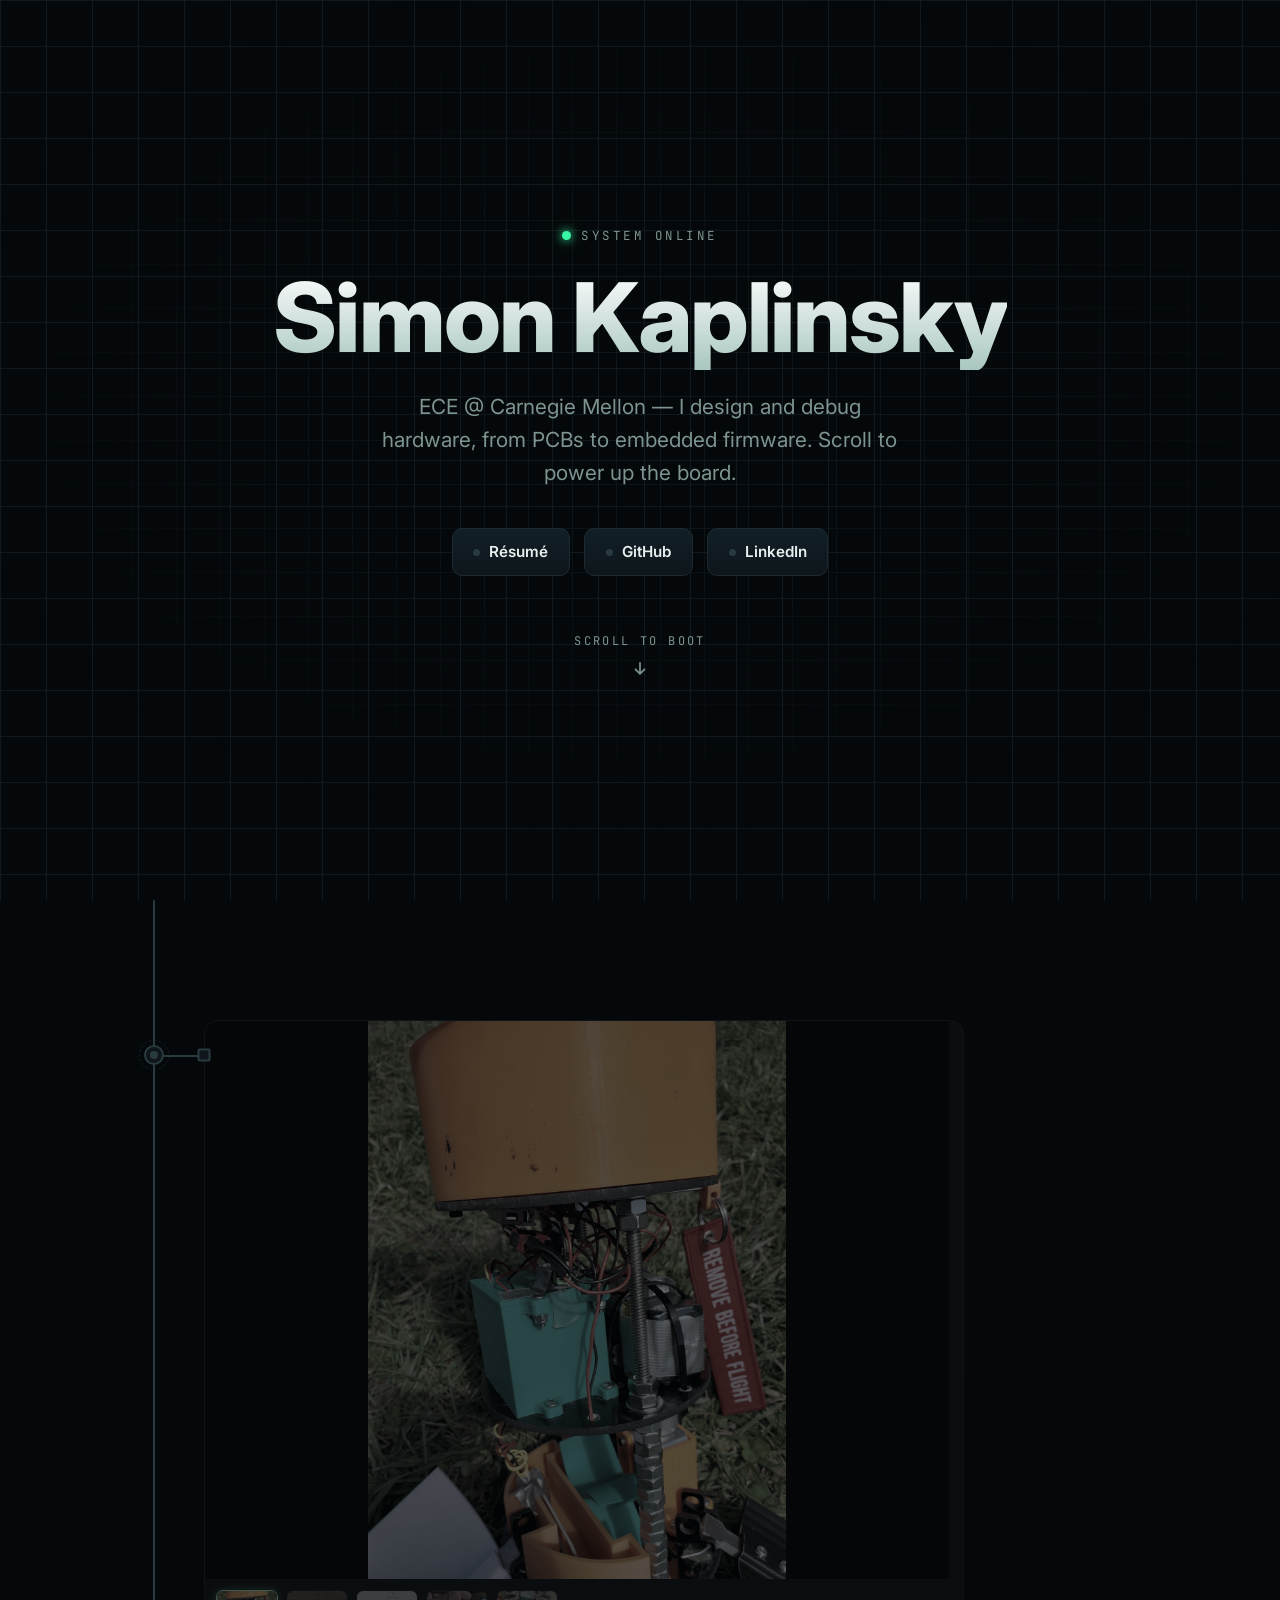
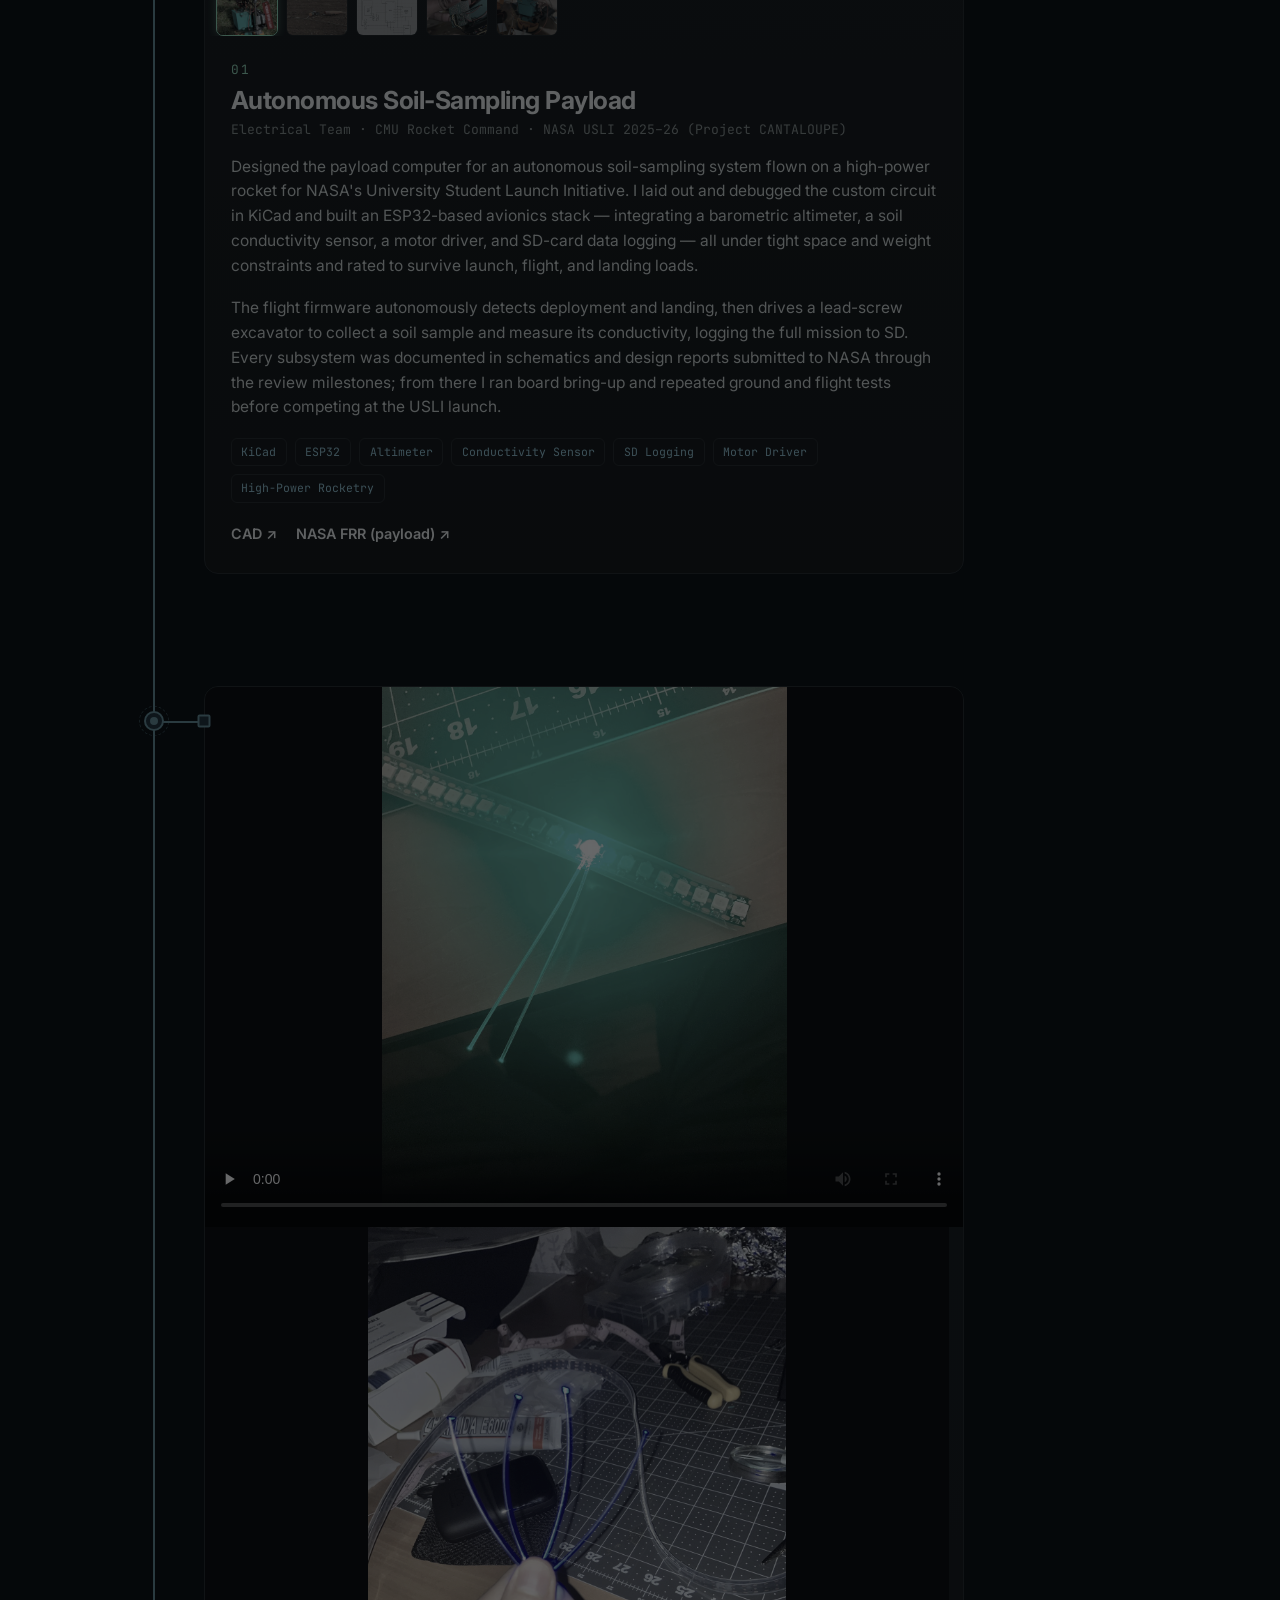
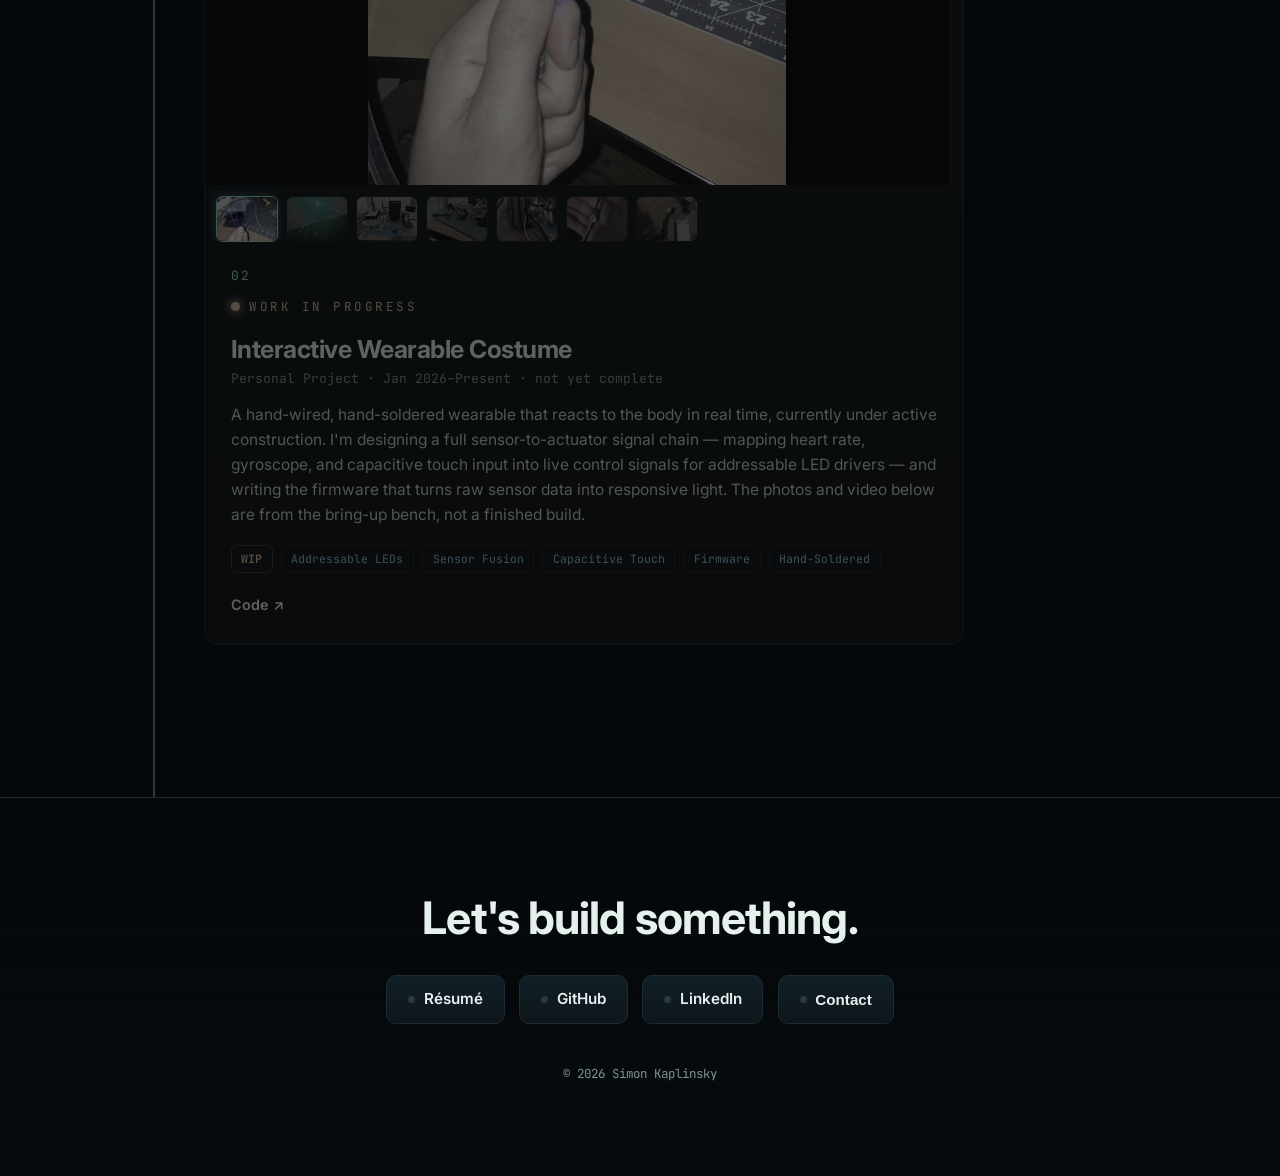
==== commit 3cb602b6: "Make the Wearable Costume's WIP status unmistakable - Amber "WORK IN PROGRESS" kicker (fast-blink LE" ====
--- a/index.html
+++ b/index.html
@@ -8,7 +8,7 @@
   <link rel="preconnect" href="https://fonts.googleapis.com" />
   <link rel="preconnect" href="https://fonts.gstatic.com" crossorigin />
   <link href="https://fonts.googleapis.com/css2?family=JetBrains+Mono:wght@400;600;700&family=Inter:wght@400;500;600;700;800&display=swap" rel="stylesheet" />
-  <link rel="stylesheet" href="css/styles.css?v=11" />
+  <link rel="stylesheet" href="css/styles.css?v=12" />
 </head>
 <body>
   <!-- PCB-style background: fine grid + via dots, fixed behind all content -->
@@ -147,17 +147,20 @@
         </div>
         <div class="card-body">
           <p class="card-index">02</p>
+          <p class="kicker kicker-amber"><span class="led led-amber"></span> WORK IN PROGRESS</p>
           <h2>Interactive Wearable Costume</h2>
-          <p class="card-role">Personal Project · Jan 2026&ndash;Present (in progress)</p>
+          <p class="card-role">Personal Project · Jan 2026&ndash;Present · not yet complete</p>
           <p class="card-desc">
             A hand-wired, hand-soldered wearable that reacts to the body in real
-            time. I'm designing a full sensor-to-actuator signal chain &mdash;
-            mapping heart rate, gyroscope, and capacitive touch input into live
-            control signals for addressable LED drivers &mdash; and writing the
-            firmware that turns raw sensor data into responsive light.
+            time, currently under active construction. I'm designing a full
+            sensor-to-actuator signal chain &mdash; mapping heart rate,
+            gyroscope, and capacitive touch input into live control signals for
+            addressable LED drivers &mdash; and writing the firmware that turns
+            raw sensor data into responsive light. The photos and video below
+            are from the bring-up bench, not a finished build.
           </p>
           <ul class="tags">
-            <li>Addressable LEDs</li><li>Sensor Fusion</li><li>Capacitive Touch</li><li>Firmware</li><li>Hand-Soldered</li>
+            <li class="tag-wip">WIP</li><li>Addressable LEDs</li><li>Sensor Fusion</li><li>Capacitive Touch</li><li>Firmware</li><li>Hand-Soldered</li>
           </ul>
           <div class="card-links">
             <a href="https://github.com/omnath132/interactive-wearable-costume" target="_blank" rel="noopener">Code ↗</a>
--- a/css/styles.css
+++ b/css/styles.css
@@ -13,6 +13,8 @@
   --glow:      #37f5a3;      /* powered / signal green */
   --glow-soft: #37f5a355;
   --accent:    #4dd2ff;      /* cyan secondary */
+  --amber:     #ffb454;      /* caution / work-in-progress */
+  --amber-soft: #ffb45455;
   --text:      #e6f0ee;
   --muted:     #7d9490;
   --radius:    14px;
@@ -75,6 +77,12 @@
   box-shadow: 0 0 10px var(--glow), 0 0 20px var(--glow-soft);
   animation: pulse 2.4s ease-in-out infinite;
 }
+.led.led-amber {
+  background: var(--amber);
+  box-shadow: 0 0 10px var(--amber), 0 0 20px var(--amber-soft);
+  animation: pulse 1.1s ease-in-out infinite;   /* faster blink = caution */
+}
+.kicker.kicker-amber { color: var(--amber); }
 @keyframes pulse {
   0%, 100% { opacity: 1; }
   50%      { opacity: 0.35; }
@@ -593,6 +601,11 @@
   padding: 0.25rem 0.6rem;
   background: #0c171c;
 }
+.tags li.tag-wip {
+  color: var(--amber);
+  border-color: #4a3a22;
+  font-weight: 700;
+}
 .card-links { display: flex; gap: 1.2rem; }
 .card-links a {
   color: var(--text);
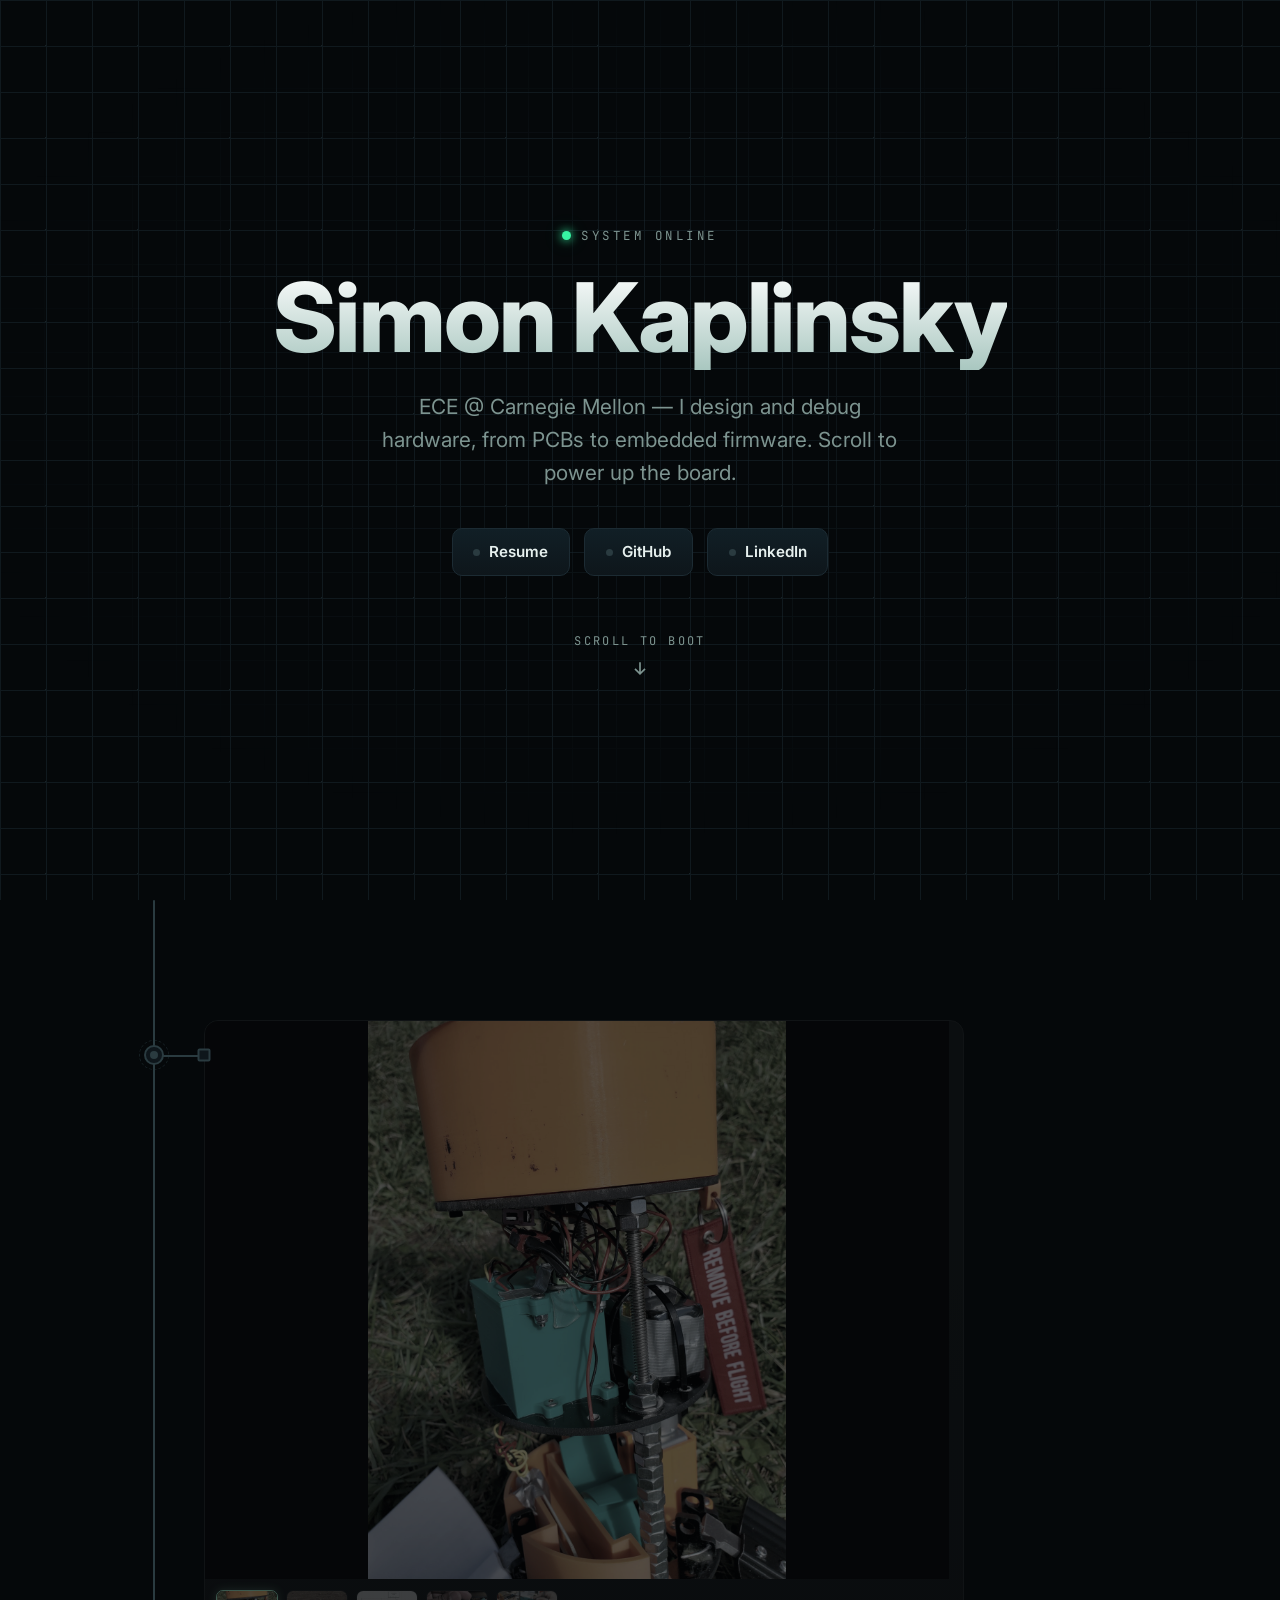
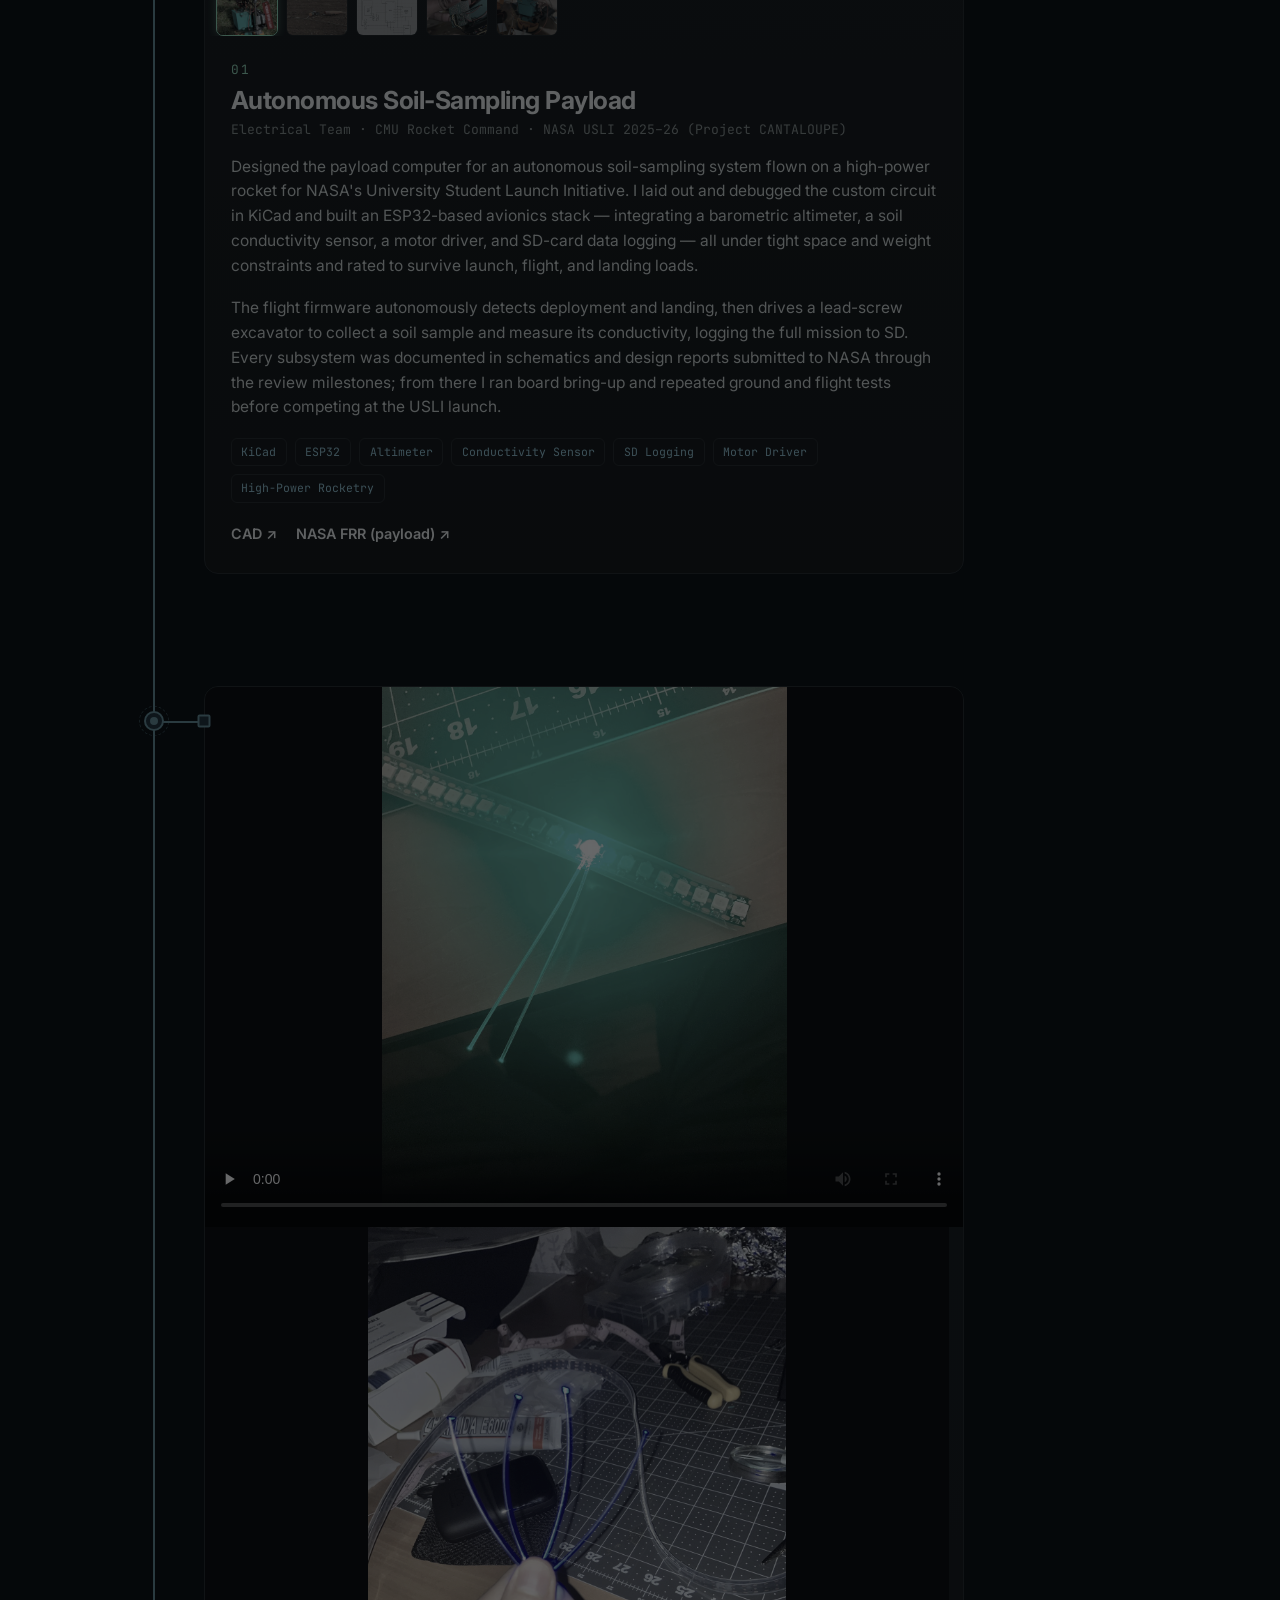
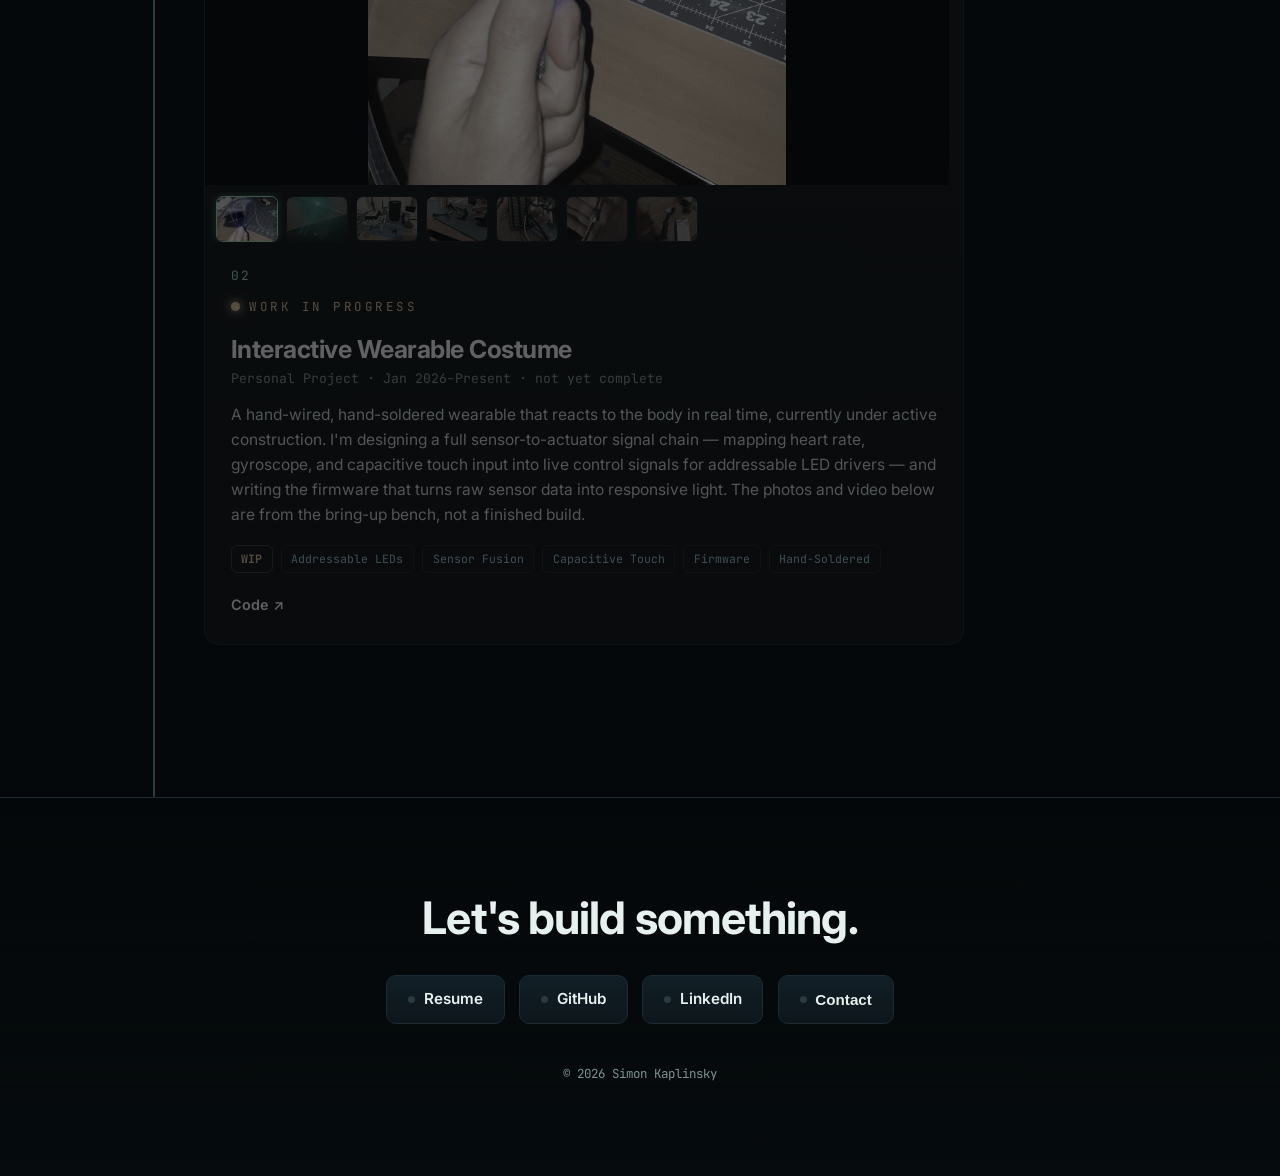
==== commit 9609b35c: "Remove accents from resume link labels" ====
--- a/index.html
+++ b/index.html
@@ -27,7 +27,7 @@
 
       <nav class="links" aria-label="Primary links">
         <a class="chip-link" href="assets/resume.pdf" target="_blank" rel="noopener">
-          <span class="dot"></span> Résumé
+          <span class="dot"></span> Resume
         </a>
         <a class="chip-link" href="https://github.com/omnath132" target="_blank" rel="noopener">
           <span class="dot"></span> GitHub
@@ -176,7 +176,7 @@
     <div class="footer-inner">
       <h2>Let's build something.</h2>
       <nav class="links" aria-label="Footer links">
-        <a class="chip-link" href="assets/resume.pdf" target="_blank" rel="noopener"><span class="dot"></span> Résumé</a>
+        <a class="chip-link" href="assets/resume.pdf" target="_blank" rel="noopener"><span class="dot"></span> Resume</a>
         <a class="chip-link" href="https://github.com/omnath132" target="_blank" rel="noopener"><span class="dot"></span> GitHub</a>
         <a class="chip-link" href="https://www.linkedin.com/in/simon-kaplinsky/" target="_blank" rel="noopener"><span class="dot"></span> LinkedIn</a>
         <button class="chip-link" id="contact-btn" type="button"><span class="dot"></span> Contact</button>
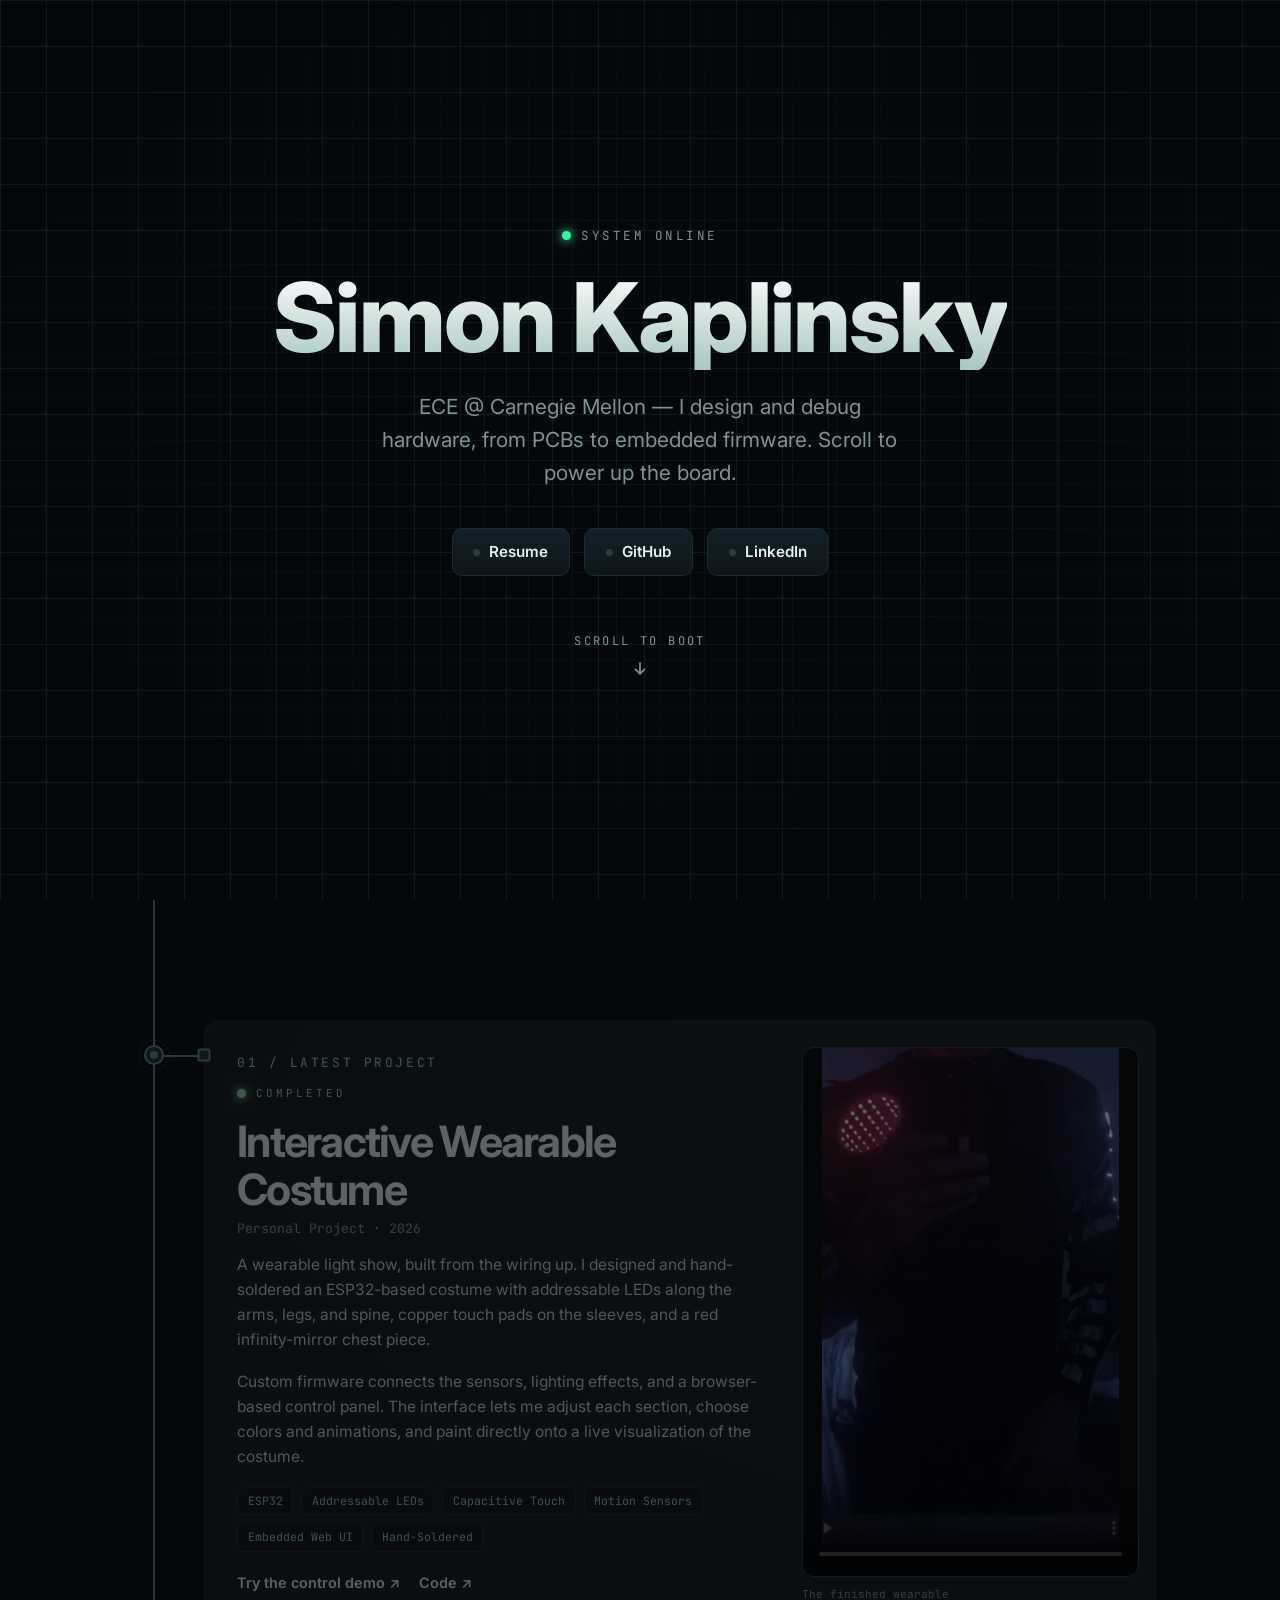
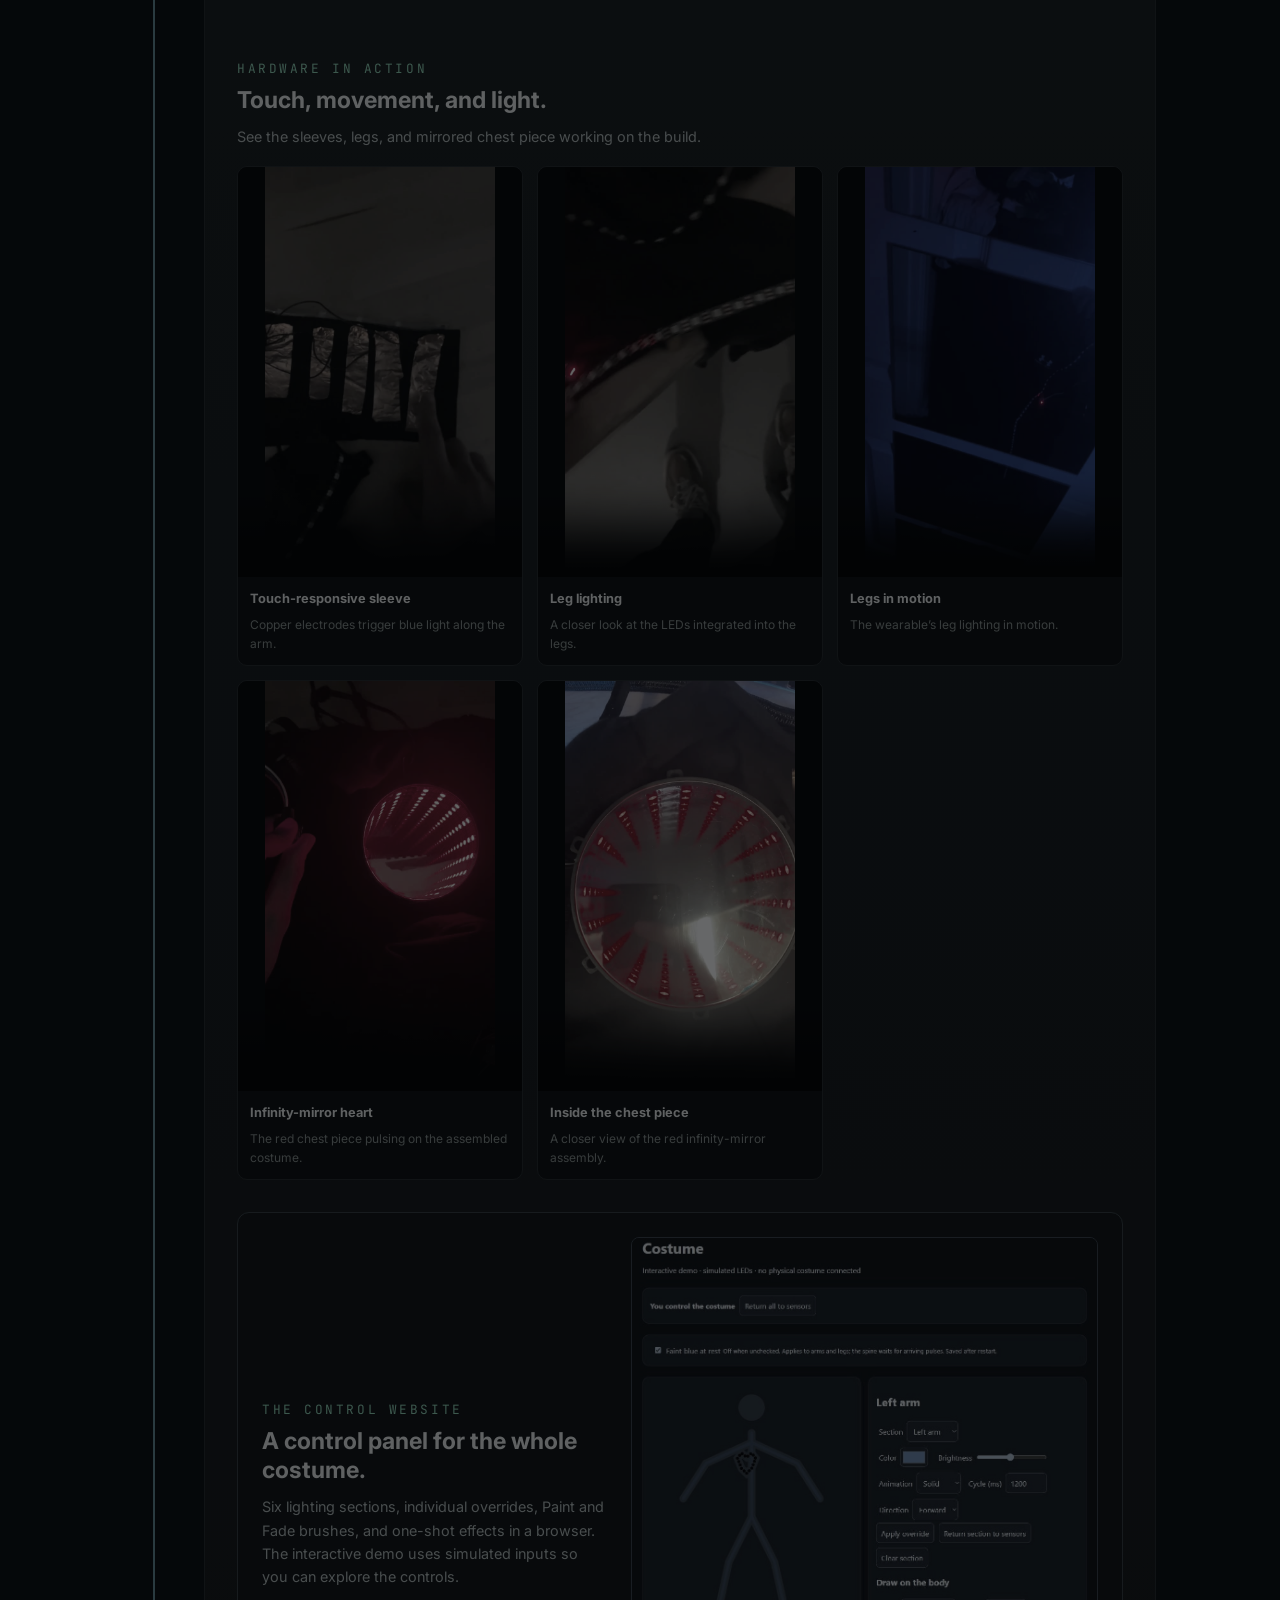
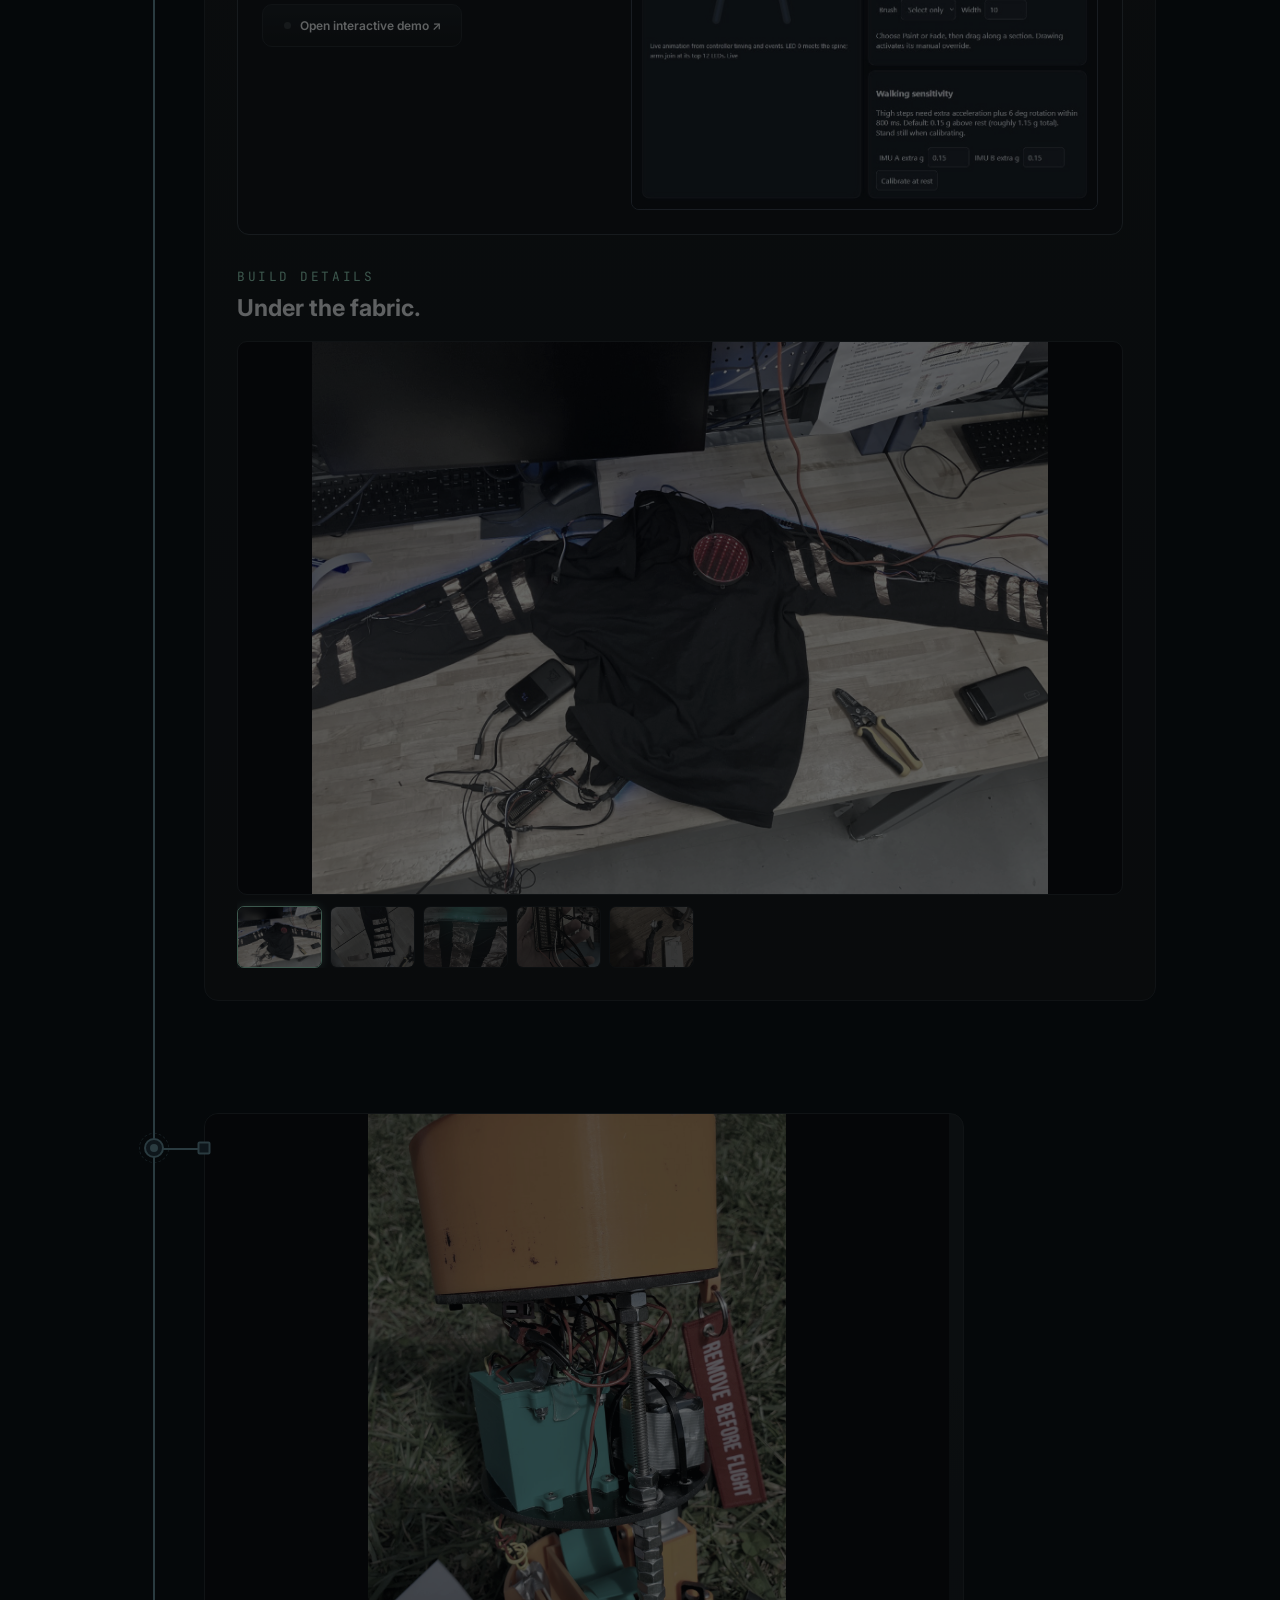
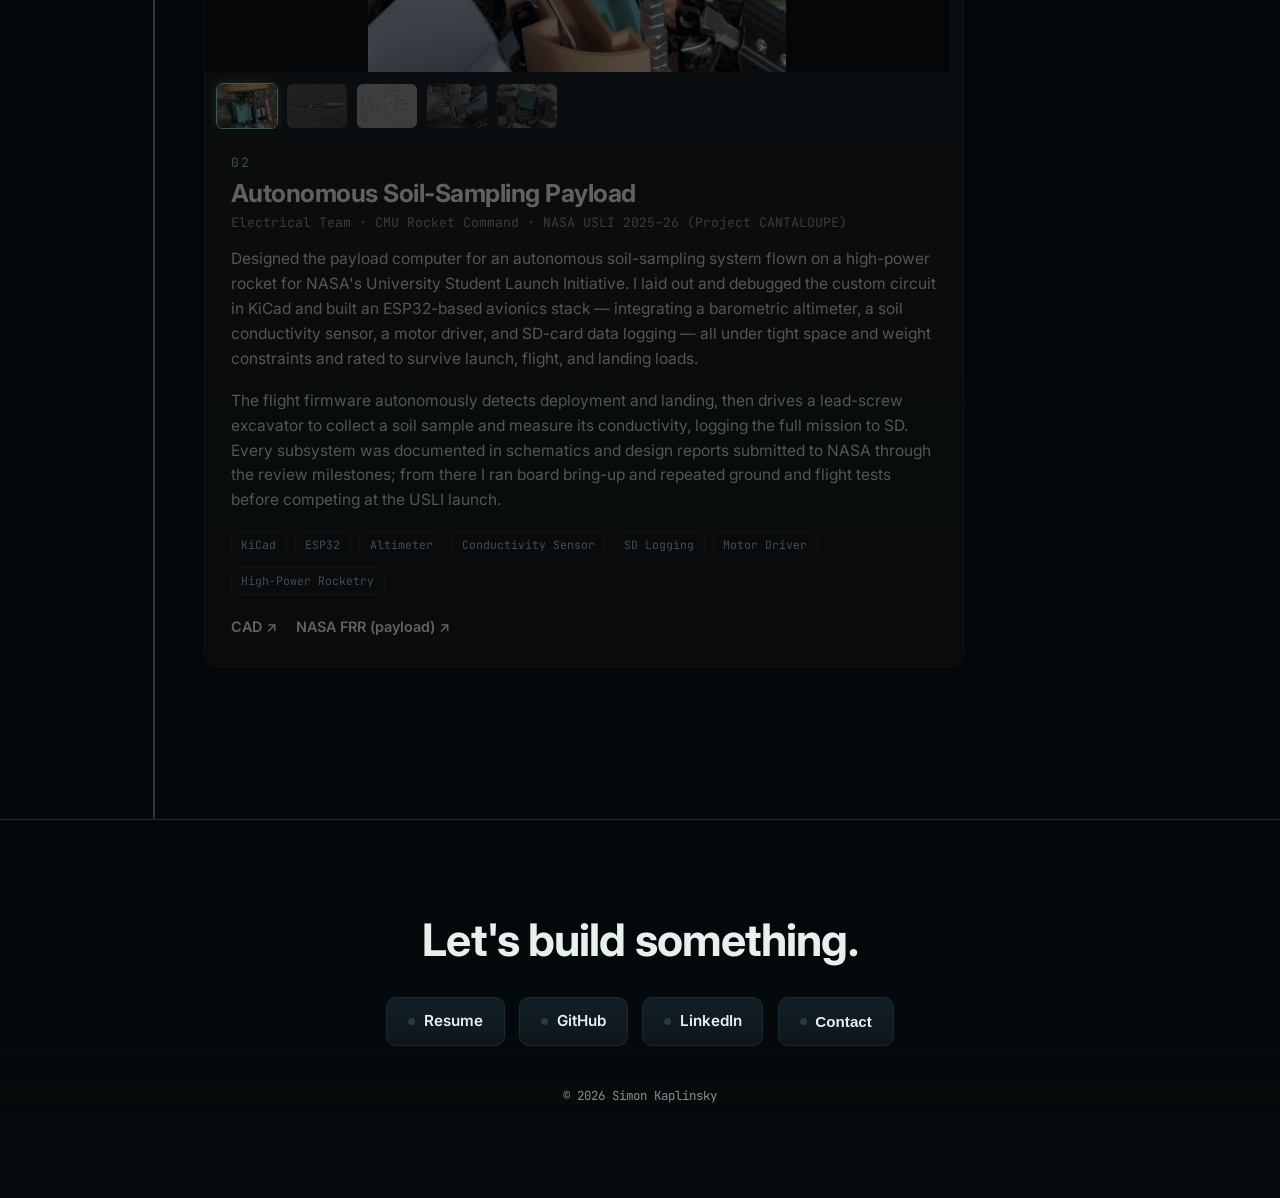
==== commit 37ada64a: "Showcase completed wearable costume and control demo" ====
--- a/index.html
+++ b/index.html
@@ -8,7 +8,7 @@
   <link rel="preconnect" href="https://fonts.googleapis.com" />
   <link rel="preconnect" href="https://fonts.gstatic.com" crossorigin />
   <link href="https://fonts.googleapis.com/css2?family=JetBrains+Mono:wght@400;600;700&family=Inter:wght@400;500;600;700;800&display=swap" rel="stylesheet" />
-  <link rel="stylesheet" href="css/styles.css?v=12" />
+  <link rel="stylesheet" href="css/styles.css?v=13" />
 </head>
 <body>
   <!-- PCB-style background: fine grid + via dots, fixed behind all content -->
@@ -51,7 +51,34 @@
     <div class="rail-line" aria-hidden="true"><span class="rail-fill"></span></div>
 
     <!-- ---------- PROJECT (duplicate a block like this to add more) ---------- -->
-    <section class="project" data-side="left">
+    <section class="project costume-project" id="costume" data-side="left">
+      <div class="node" aria-hidden="true"><span class="node-led"></span></div>
+      <article class="card">
+        <div class="costume-lead">
+          <div class="card-body">
+            <p class="card-index">01 / LATEST PROJECT</p>
+            <p class="kicker"><span class="led"></span> COMPLETED</p>
+            <h2>Interactive Wearable Costume</h2>
+            <p class="card-role">Personal Project · 2026</p>
+            <p class="card-desc">A wearable light show, built from the wiring up. I designed and hand-soldered an ESP32-based costume with addressable LEDs along the arms, legs, and spine, copper touch pads on the sleeves, and a red infinity-mirror chest piece.</p>
+            <p class="card-desc">Custom firmware connects the sensors, lighting effects, and a browser-based control panel. The interface lets me adjust each section, choose colors and animations, and paint directly onto a live visualization of the costume.</p>
+            <ul class="tags"><li>ESP32</li><li>Addressable LEDs</li><li>Capacitive Touch</li><li>Motion Sensors</li><li>Embedded Web UI</li><li>Hand-Soldered</li></ul>
+            <div class="card-links"><a href="costume-control.html">Try the control demo ↗</a><a href="https://github.com/omnath132/interactive-wearable-costume" target="_blank" rel="noopener">Code ↗</a></div>
+          </div>
+          <figure class="finished-video"><video controls playsinline loop preload="metadata" poster="assets/costume-finished.jpg"><source src="assets/costume-finished.mp4" type="video/mp4" /></video><figcaption>The finished wearable</figcaption></figure>
+        </div>
+        <div class="costume-detail">
+          <div class="showcase-heading"><p class="card-index">HARDWARE IN ACTION</p><h3>Touch, movement, and light.</h3><p>See the sleeves, legs, and mirrored chest piece working on the build.</p></div>
+          <div class="costume-clips"><figure><video controls playsinline preload="none" poster="assets/costume-touch-demo.jpg"><source src="assets/costume-touch-demo.mp4" type="video/mp4" /></video><figcaption><strong>Touch-responsive sleeve</strong><span>Copper electrodes trigger blue light along the arm.</span></figcaption></figure><figure><video controls playsinline preload="none" poster="assets/costume-leg-demo.jpg"><source src="assets/costume-leg-demo.mp4" type="video/mp4" /></video><figcaption><strong>Leg lighting</strong><span>A closer look at the LEDs integrated into the legs.</span></figcaption></figure><figure><video controls playsinline preload="none" poster="assets/costume-walking-demo.jpg"><source src="assets/costume-walking-demo.mp4" type="video/mp4" /></video><figcaption><strong>Legs in motion</strong><span>The wearable’s leg lighting in motion.</span></figcaption></figure><figure><video controls playsinline preload="none" poster="assets/costume-heart-demo.jpg"><source src="assets/costume-heart-demo.mp4" type="video/mp4" /></video><figcaption><strong>Infinity-mirror heart</strong><span>The red chest piece pulsing on the assembled costume.</span></figcaption></figure><figure><video controls playsinline preload="none" poster="assets/costume-mirror-demo.jpg"><source src="assets/costume-mirror-demo.mp4" type="video/mp4" /></video><figcaption><strong>Inside the chest piece</strong><span>A closer view of the red infinity-mirror assembly.</span></figcaption></figure></div>
+          <div class="control-showcase"><div><p class="card-index">THE CONTROL WEBSITE</p><h3>A control panel for the whole costume.</h3><p>Six lighting sections, individual overrides, Paint and Fade brushes, and one-shot effects in a browser. The interactive demo uses simulated inputs so you can explore the controls.</p><a class="chip-link" href="costume-control.html"><span class="dot"></span> Open interactive demo ↗</a></div><a class="control-image" href="costume-control.html" aria-label="Try the costume control website"><img src="assets/costume-control.jpg" alt="Costume control website with a body-shaped LED visualization, section settings, and paint controls" loading="lazy" /></a></div>
+          <div class="showcase-heading"><p class="card-index">BUILD DETAILS</p><h3>Under the fabric.</h3></div>
+          <div class="card-media"><img class="main-img" src="assets/costume-assembled.jpg" alt="Assembled costume with wired sleeves, copper touch pads, and mirrored chest piece" loading="lazy" /></div>
+          <div class="gallery" role="group" aria-label="Costume build gallery"><button class="thumb is-active" type="button"><img src="assets/costume-assembled.jpg" alt="Assembled costume with wired sleeves, copper touch pads, and mirrored chest piece" loading="lazy" /></button><button class="thumb" type="button"><img src="assets/costume-touch-pads.jpg" alt="Copper-foil touch electrodes attached along a sleeve" loading="lazy" /></button><button class="thumb" type="button"><img src="assets/costume-touch-lit.jpg" alt="Copper touch pads alongside an illuminated LED strip" loading="lazy" /></button><button class="thumb" type="button"><img src="assets/costume-protoboard.jpg" alt="Hand-soldered electronics for the costume" loading="lazy" /></button><button class="thumb" type="button"><img src="assets/costume-sleeving.jpg" alt="Braided sleeving protecting the wiring harness" loading="lazy" /></button></div>
+        </div>
+      </article>
+    </section>
+
+    <section class="project" data-side="right">
       <div class="node" aria-hidden="true"><span class="node-led"></span></div>
       <article class="card">
         <div class="card-media">
@@ -78,7 +105,7 @@
           </button>
         </div>
         <div class="card-body">
-          <p class="card-index">01</p>
+          <p class="card-index">02</p>
           <h2>Autonomous Soil-Sampling Payload</h2>
           <p class="card-role">Electrical Team · CMU Rocket Command · NASA USLI 2025&ndash;26 (Project CANTALOUPE)</p>
           <p class="card-desc">
@@ -104,66 +131,6 @@
           <div class="card-links">
             <a href="https://github.com/carnegie-mellon-rocket-command/payload-hw26-usli" target="_blank" rel="noopener">CAD ↗</a>
             <a href="assets/payload-frr-excerpt.pdf" target="_blank" rel="noopener">NASA FRR (payload) ↗</a>
-          </div>
-        </div>
-      </article>
-    </section>
-
-    <section class="project" data-side="right">
-      <div class="node" aria-hidden="true"><span class="node-led"></span></div>
-      <article class="card">
-        <div class="card-video">
-          <video controls playsinline preload="none" poster="assets/costume-led-green.jpg">
-            <source src="assets/costume-glow.mp4" type="video/mp4" />
-          </video>
-        </div>
-        <div class="card-media">
-          <img class="main-img" src="assets/costume-fiber-blue.jpg"
-               alt="Fiber-optic strands glowing blue, gathered by hand for the costume's light diffusion"
-               loading="lazy" />
-        </div>
-        <div class="gallery" role="group" aria-label="Project gallery">
-          <button class="thumb is-active" type="button">
-            <img src="assets/costume-fiber-blue.jpg" alt="Fiber-optic strands glowing blue, gathered by hand" loading="lazy" />
-          </button>
-          <button class="thumb" type="button">
-            <img src="assets/costume-led-green.jpg" alt="Addressable LED strip glowing green, feeding a fiber-optic strand" loading="lazy" />
-          </button>
-          <button class="thumb" type="button">
-            <img src="assets/costume-workbench.jpg" alt="Build workbench: breadboard, soldering station, and dev tools" loading="lazy" />
-          </button>
-          <button class="thumb" type="button">
-            <img src="assets/costume-sensor-boards.jpg" alt="MPU6050 and MAX30102 sensor breakout boards wired for the costume" loading="lazy" />
-          </button>
-          <button class="thumb" type="button">
-            <img src="assets/costume-protoboard.jpg" alt="Hand-soldered protoboard for the sensor-to-LED signal chain" loading="lazy" />
-          </button>
-          <button class="thumb" type="button">
-            <img src="assets/costume-connector.jpg" alt="4-pin JST connector wired for a sensor module" loading="lazy" />
-          </button>
-          <button class="thumb" type="button">
-            <img src="assets/costume-sleeving.jpg" alt="Wiring harness finished with braided split-sleeving" loading="lazy" />
-          </button>
-        </div>
-        <div class="card-body">
-          <p class="card-index">02</p>
-          <p class="kicker kicker-amber"><span class="led led-amber"></span> WORK IN PROGRESS</p>
-          <h2>Interactive Wearable Costume</h2>
-          <p class="card-role">Personal Project · Jan 2026&ndash;Present · not yet complete</p>
-          <p class="card-desc">
-            A hand-wired, hand-soldered wearable that reacts to the body in real
-            time, currently under active construction. I'm designing a full
-            sensor-to-actuator signal chain &mdash; mapping heart rate,
-            gyroscope, and capacitive touch input into live control signals for
-            addressable LED drivers &mdash; and writing the firmware that turns
-            raw sensor data into responsive light. The photos and video below
-            are from the bring-up bench, not a finished build.
-          </p>
-          <ul class="tags">
-            <li class="tag-wip">WIP</li><li>Addressable LEDs</li><li>Sensor Fusion</li><li>Capacitive Touch</li><li>Firmware</li><li>Hand-Soldered</li>
-          </ul>
-          <div class="card-links">
-            <a href="https://github.com/omnath132/interactive-wearable-costume" target="_blank" rel="noopener">Code ↗</a>
           </div>
         </div>
       </article>
--- a/css/styles.css
+++ b/css/styles.css
@@ -677,3 +677,8 @@
   * { animation: none !important; scroll-behavior: auto; }
   .card { opacity: 1; transform: none; filter: none; }
 }
+
+/* Finished costume showcase */
+.costume-project .card{max-width:none}.costume-lead{display:grid;grid-template-columns:1.35fr .8fr;align-items:center;background:radial-gradient(ellipse at 90% 20%,#18304c55,transparent 65%)}.costume-lead .card-body{padding:2rem}.costume-lead h2{font-size:clamp(1.8rem,3.4vw,2.7rem);letter-spacing:-.04em}.costume-lead .kicker{font-size:.68rem;margin:0 0 1rem}.costume-lead .card-links{flex-wrap:wrap;gap:.75rem 1.2rem}.finished-video{margin:0;padding:1rem 1rem 1rem 0}.finished-video video{width:100%;max-height:530px;object-fit:contain;display:block;border:1px solid #29434b;border-radius:12px;background:#04090d}.finished-video figcaption{font:11px 'JetBrains Mono',monospace;color:var(--muted);margin-top:10px}.costume-detail{padding:0 2rem 2rem}.showcase-heading{margin:2rem 0 1.1rem}.showcase-heading h3,.control-showcase h3{font-size:1.45rem;line-height:1.25;margin:.4rem 0 .65rem}.showcase-heading p:not(.card-index),.control-showcase p:not(.card-index){color:#a7bfbd;font-size:.9rem;margin:.5rem 0 1rem}.costume-clips{display:grid;grid-template-columns:repeat(3,minmax(0,1fr));gap:14px}.costume-clips figure{margin:0;background:#080f15;border:1px solid var(--line);border-radius:10px;overflow:hidden}.costume-clips video{display:block;width:100%;aspect-ratio:9/13;object-fit:contain;background:#030609}.costume-clips figcaption{padding:12px;font-size:.8rem}.costume-clips figcaption strong,.costume-clips figcaption span{display:block}.costume-clips figcaption span{color:var(--muted);font-size:.75rem;margin-top:5px}.control-showcase{display:grid;grid-template-columns:.85fr 1.15fr;align-items:center;gap:24px;padding:24px;margin:2rem 0;background:#09141c;border:1px solid #28424d;border-radius:12px}.control-image{display:block}.control-image img{display:block;width:100%;border:1px solid #2c4560;border-radius:8px}.control-showcase .chip-link{font-size:.75rem}.costume-detail>.card-media{border:1px solid var(--line);border-radius:10px;aspect-ratio:16/10}.costume-detail .gallery{padding-left:0}.costume-detail .thumb{width:85px;height:62px}.costume-project .kicker{color:var(--glow)}
+@media(max-width:760px){.costume-lead{grid-template-columns:1fr}.costume-lead .card-body{padding:1.2rem}.finished-video{padding:0 1.2rem 1.2rem;max-width:340px;justify-self:center}.costume-detail{padding:0 1.2rem 1.2rem}.costume-clips{grid-template-columns:repeat(2,minmax(0,1fr));gap:10px}.control-showcase{grid-template-columns:1fr;padding:16px}.costume-lead .card-links{flex-direction:column;align-items:flex-start}}
+@media(max-width:430px){.costume-clips{grid-template-columns:1fr}.costume-clips video{max-height:420px}}
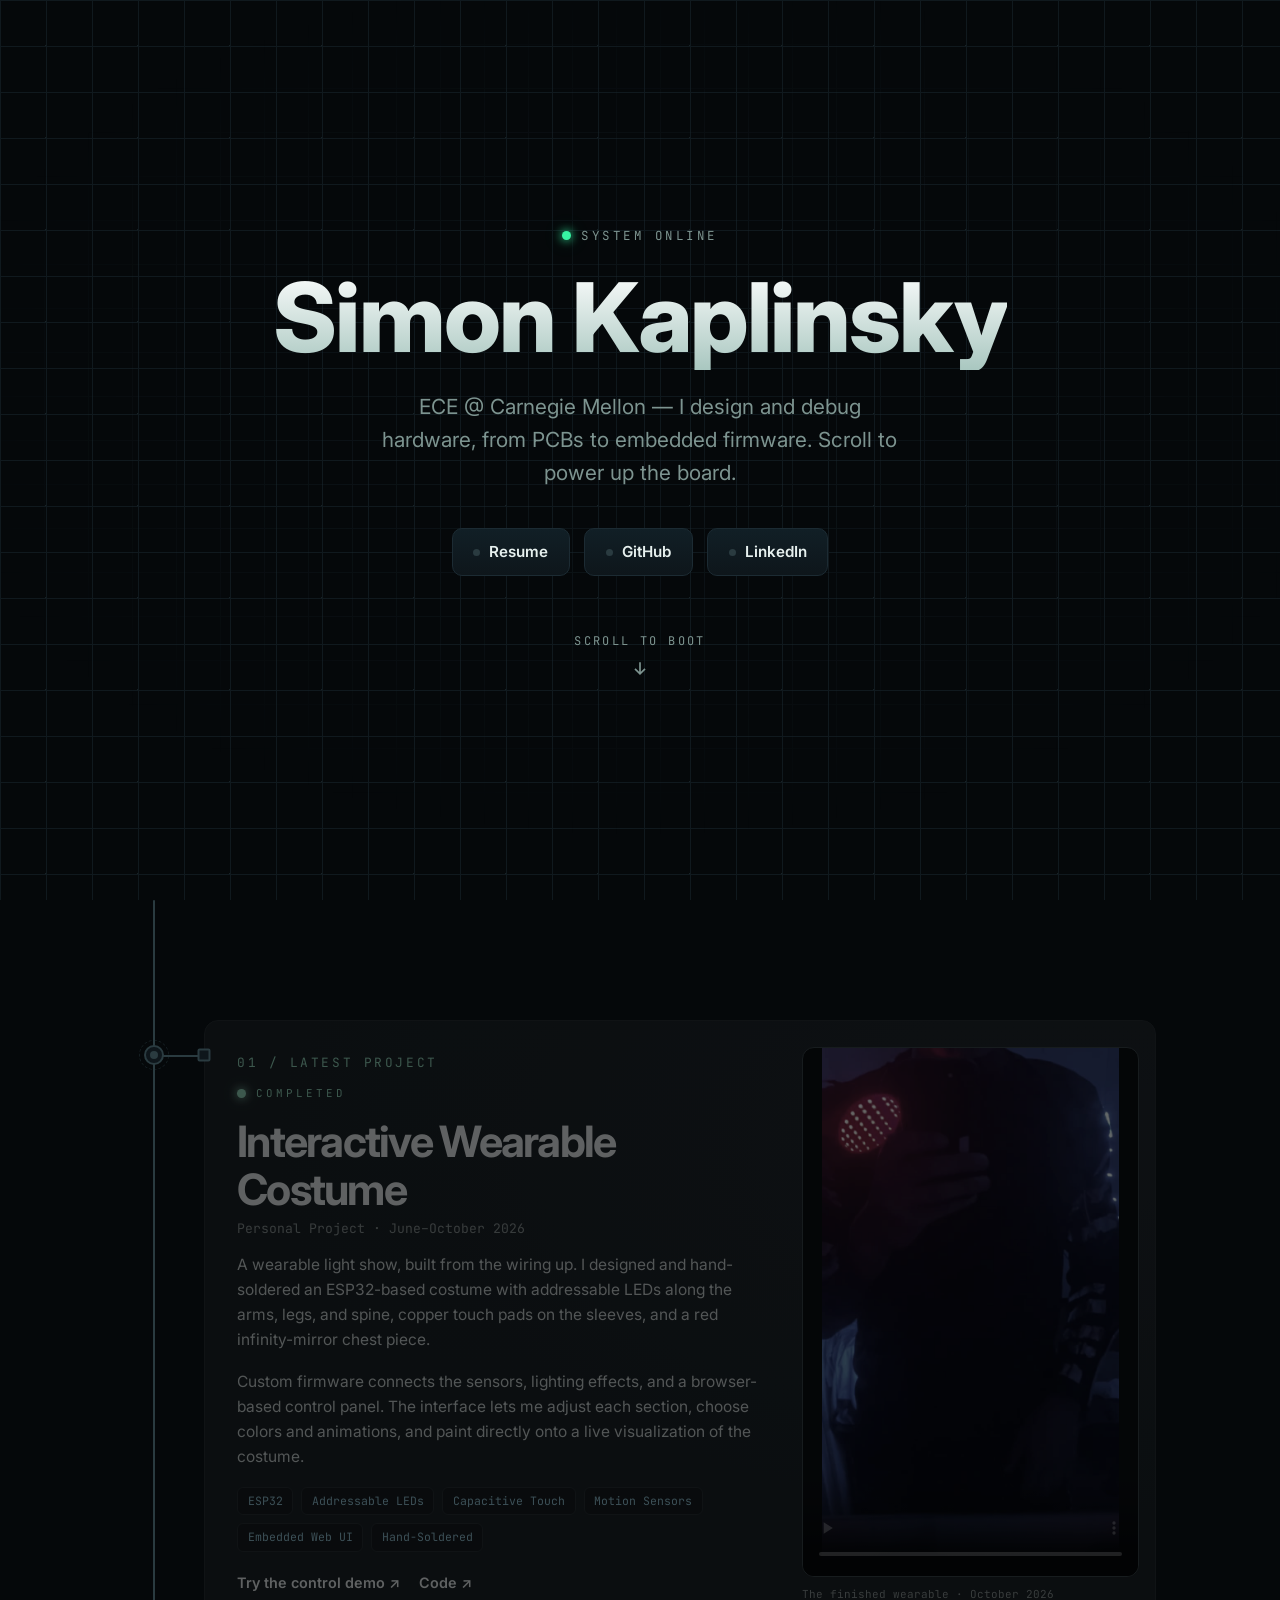
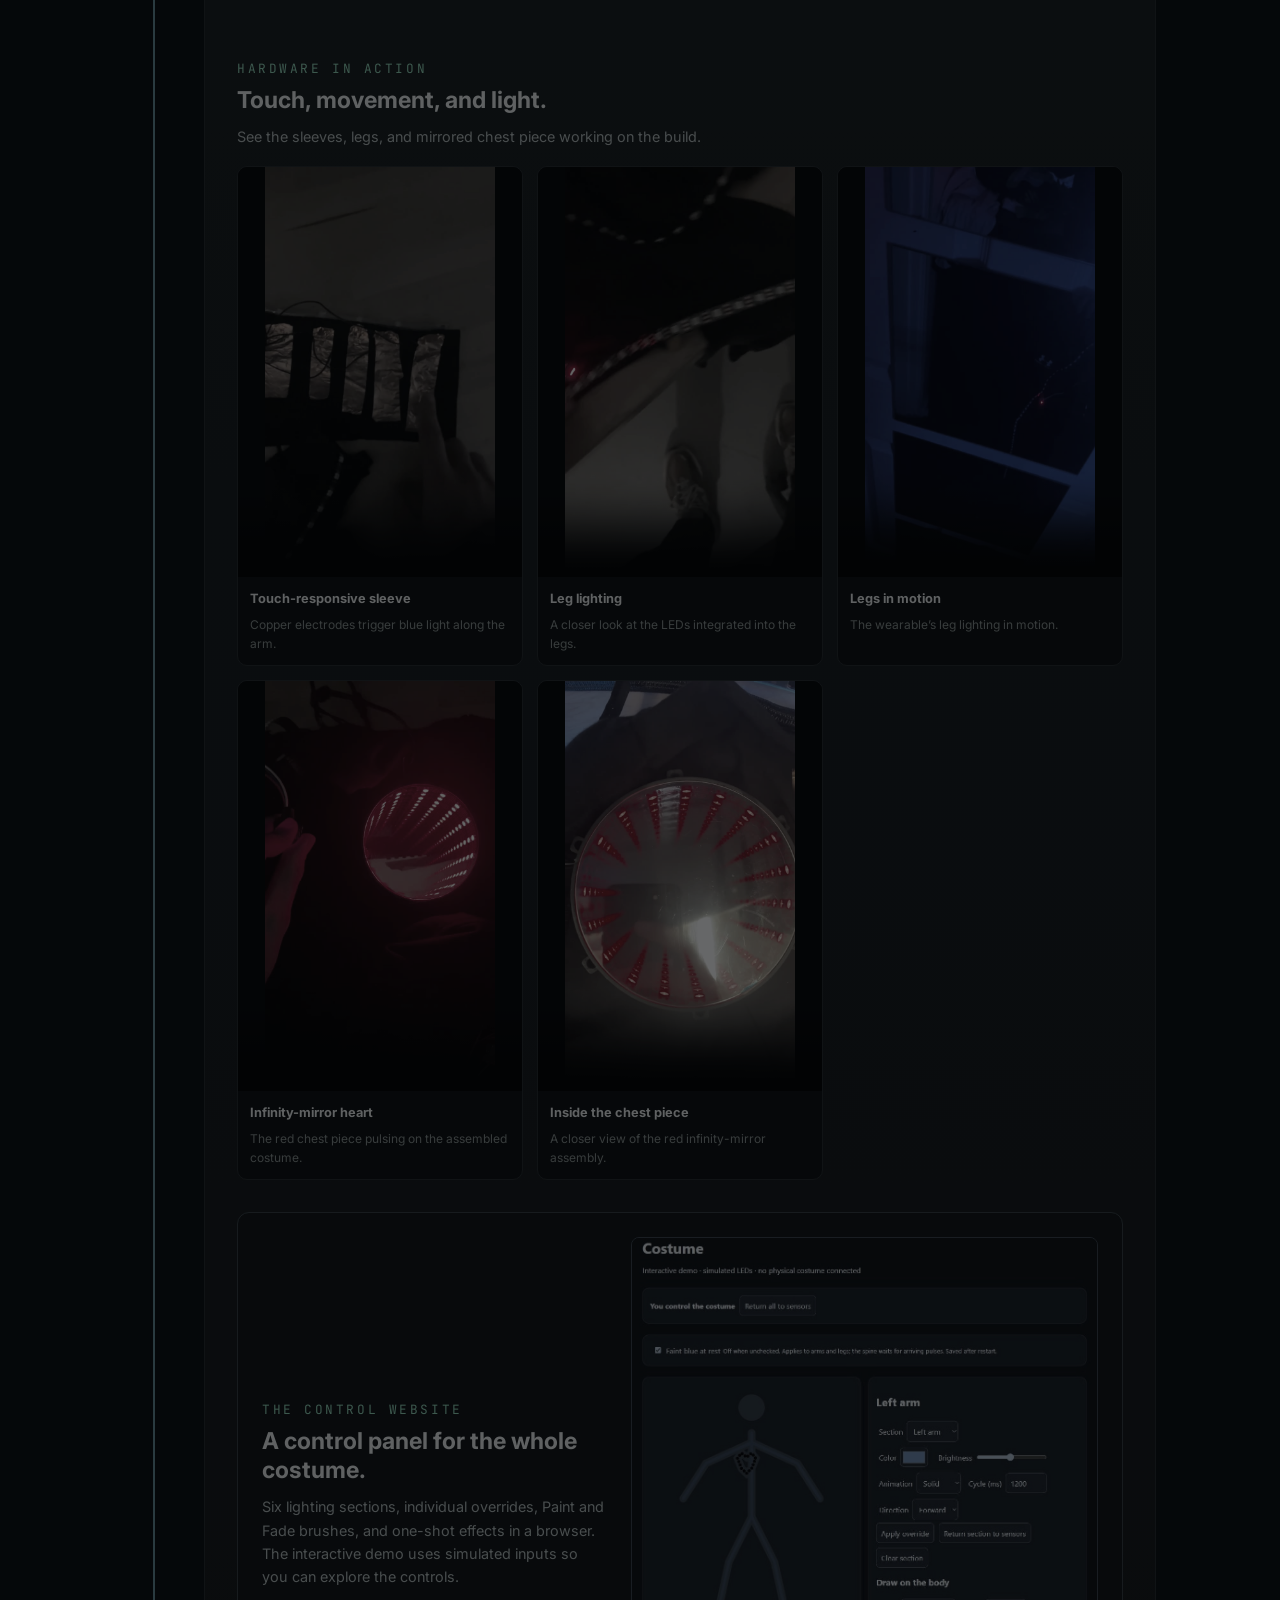
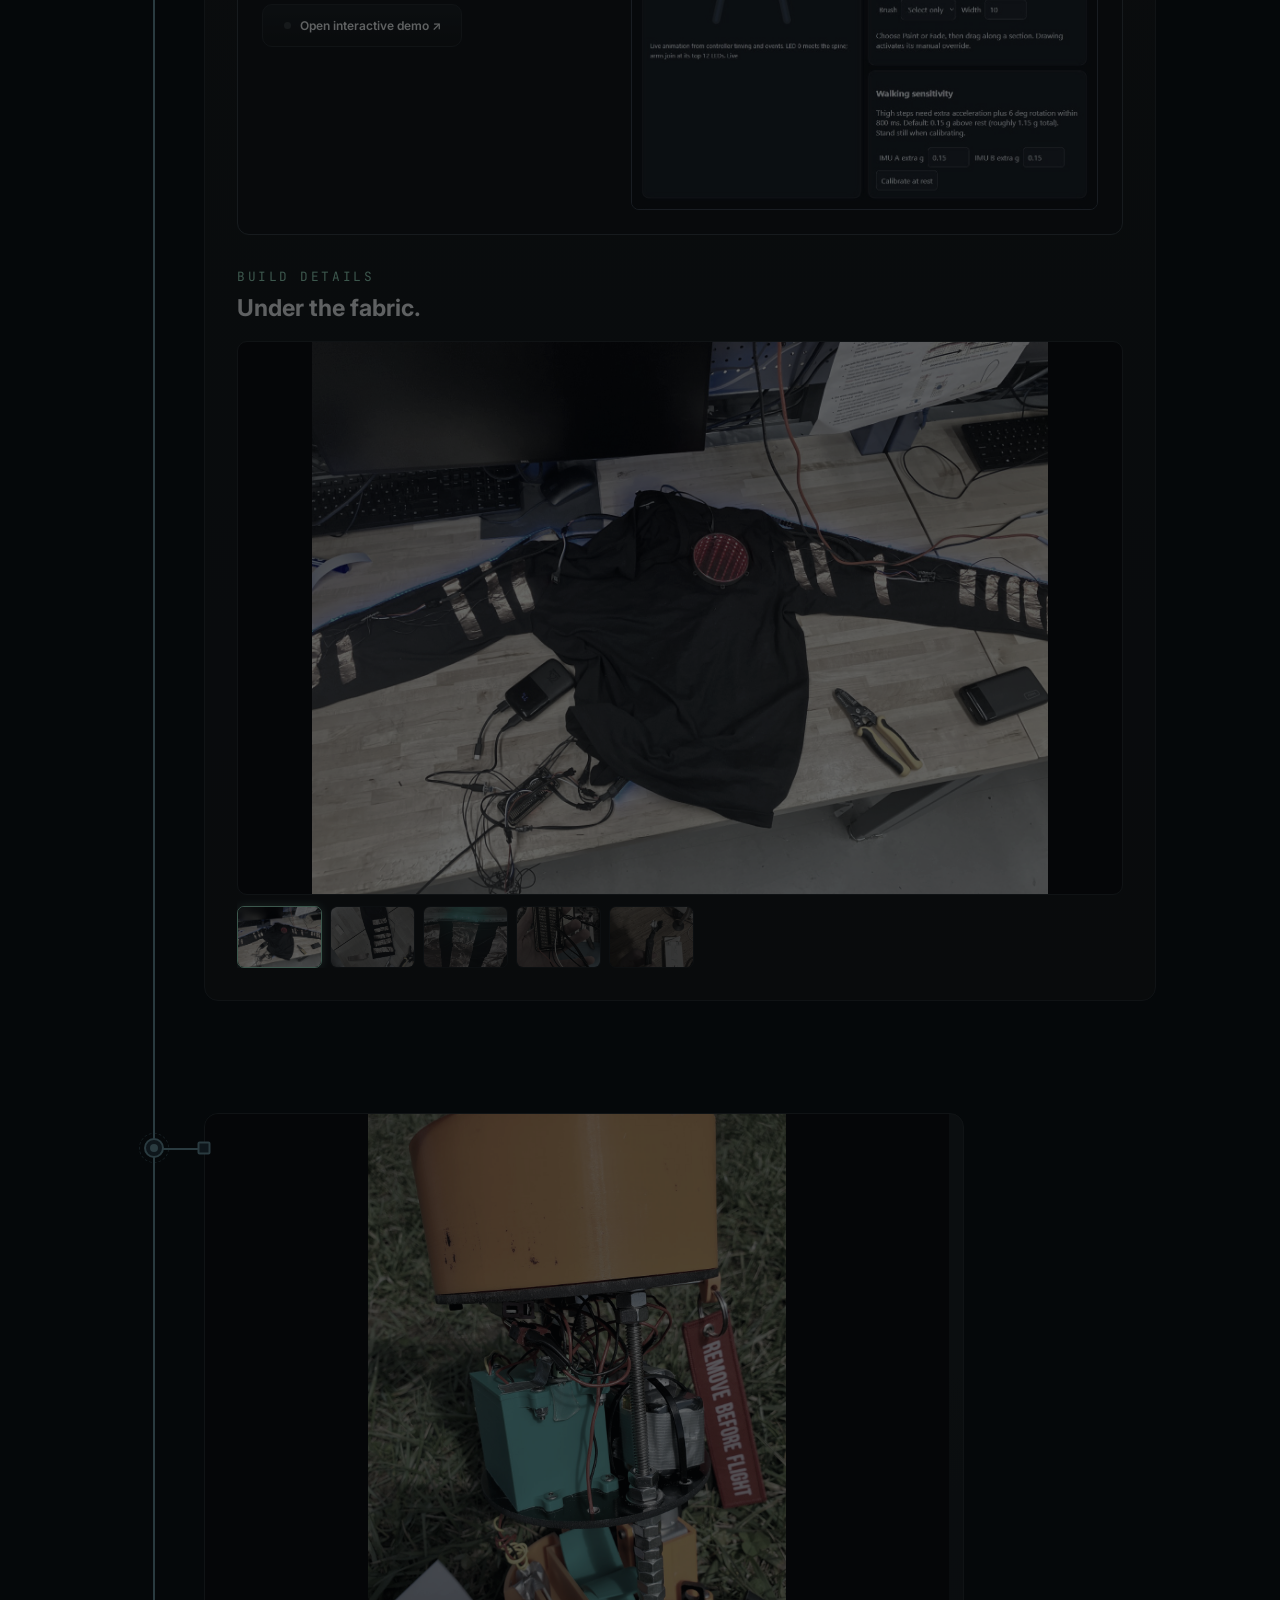
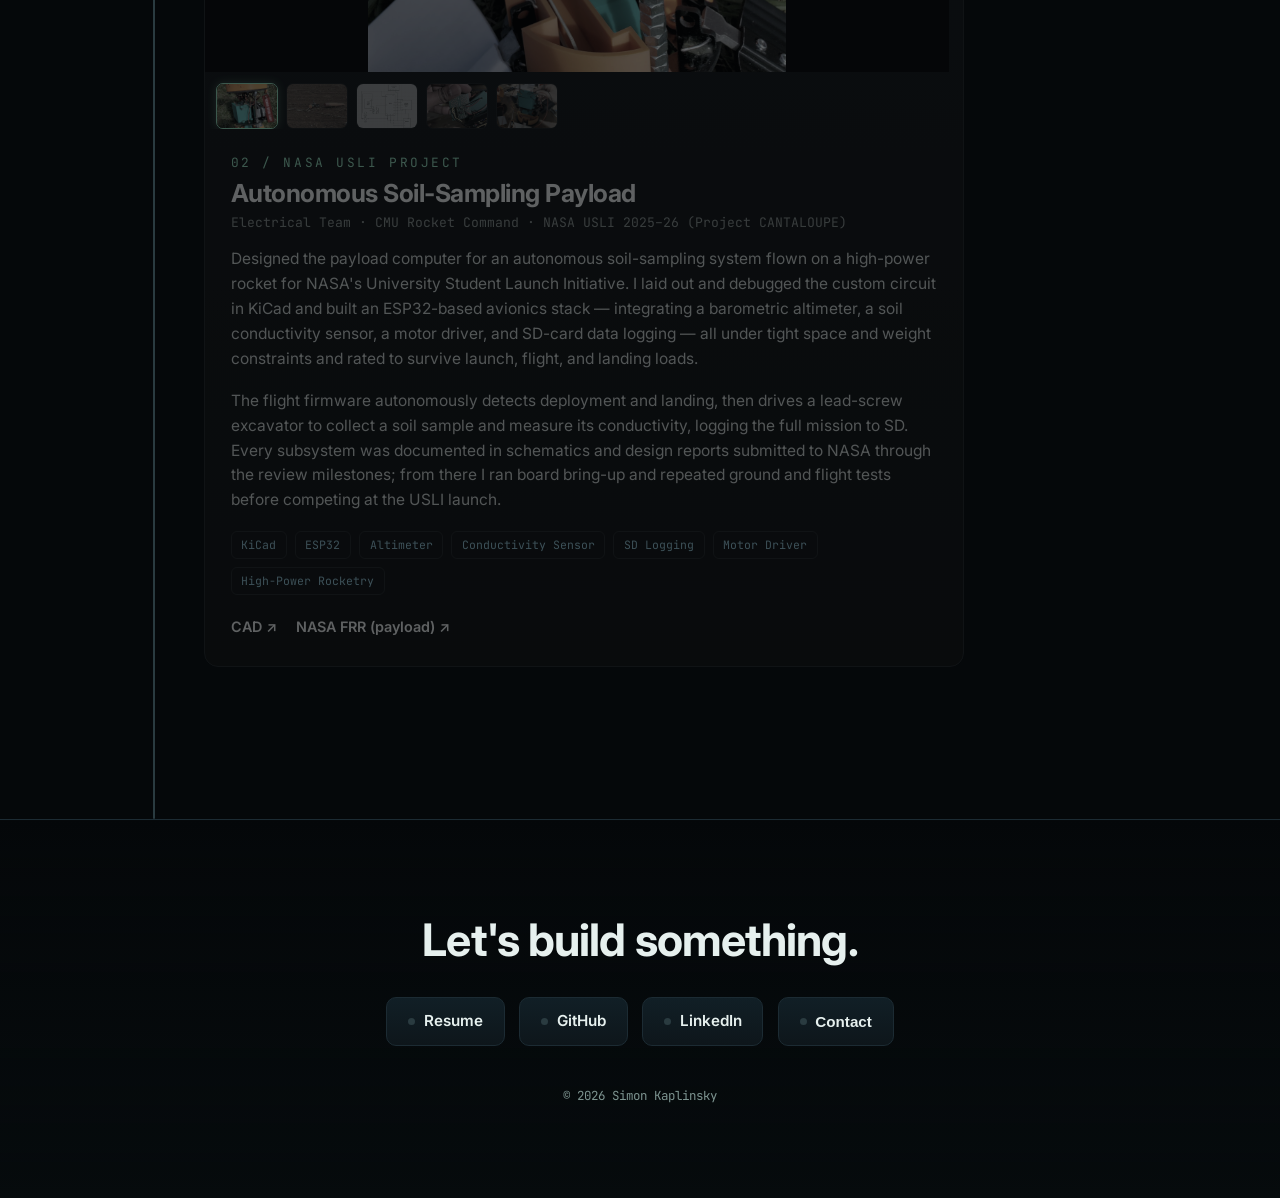
==== commit 03982ae4: "Align project dates with resume and unify project numbering" ====
--- a/index.html
+++ b/index.html
@@ -59,13 +59,13 @@
             <p class="card-index">01 / LATEST PROJECT</p>
             <p class="kicker"><span class="led"></span> COMPLETED</p>
             <h2>Interactive Wearable Costume</h2>
-            <p class="card-role">Personal Project · 2026</p>
+            <p class="card-role">Personal Project · June&ndash;October 2026</p>
             <p class="card-desc">A wearable light show, built from the wiring up. I designed and hand-soldered an ESP32-based costume with addressable LEDs along the arms, legs, and spine, copper touch pads on the sleeves, and a red infinity-mirror chest piece.</p>
             <p class="card-desc">Custom firmware connects the sensors, lighting effects, and a browser-based control panel. The interface lets me adjust each section, choose colors and animations, and paint directly onto a live visualization of the costume.</p>
             <ul class="tags"><li>ESP32</li><li>Addressable LEDs</li><li>Capacitive Touch</li><li>Motion Sensors</li><li>Embedded Web UI</li><li>Hand-Soldered</li></ul>
             <div class="card-links"><a href="costume-control.html">Try the control demo ↗</a><a href="https://github.com/omnath132/interactive-wearable-costume" target="_blank" rel="noopener">Code ↗</a></div>
           </div>
-          <figure class="finished-video"><video controls playsinline loop preload="metadata" poster="assets/costume-finished.jpg"><source src="assets/costume-finished.mp4" type="video/mp4" /></video><figcaption>The finished wearable</figcaption></figure>
+          <figure class="finished-video"><video controls playsinline loop preload="metadata" poster="assets/costume-finished.jpg"><source src="assets/costume-finished.mp4" type="video/mp4" /></video><figcaption>The finished wearable · October 2026</figcaption></figure>
         </div>
         <div class="costume-detail">
           <div class="showcase-heading"><p class="card-index">HARDWARE IN ACTION</p><h3>Touch, movement, and light.</h3><p>See the sleeves, legs, and mirrored chest piece working on the build.</p></div>
@@ -105,7 +105,7 @@
           </button>
         </div>
         <div class="card-body">
-          <p class="card-index">02</p>
+          <p class="card-index">02 / NASA USLI PROJECT</p>
           <h2>Autonomous Soil-Sampling Payload</h2>
           <p class="card-role">Electrical Team · CMU Rocket Command · NASA USLI 2025&ndash;26 (Project CANTALOUPE)</p>
           <p class="card-desc">
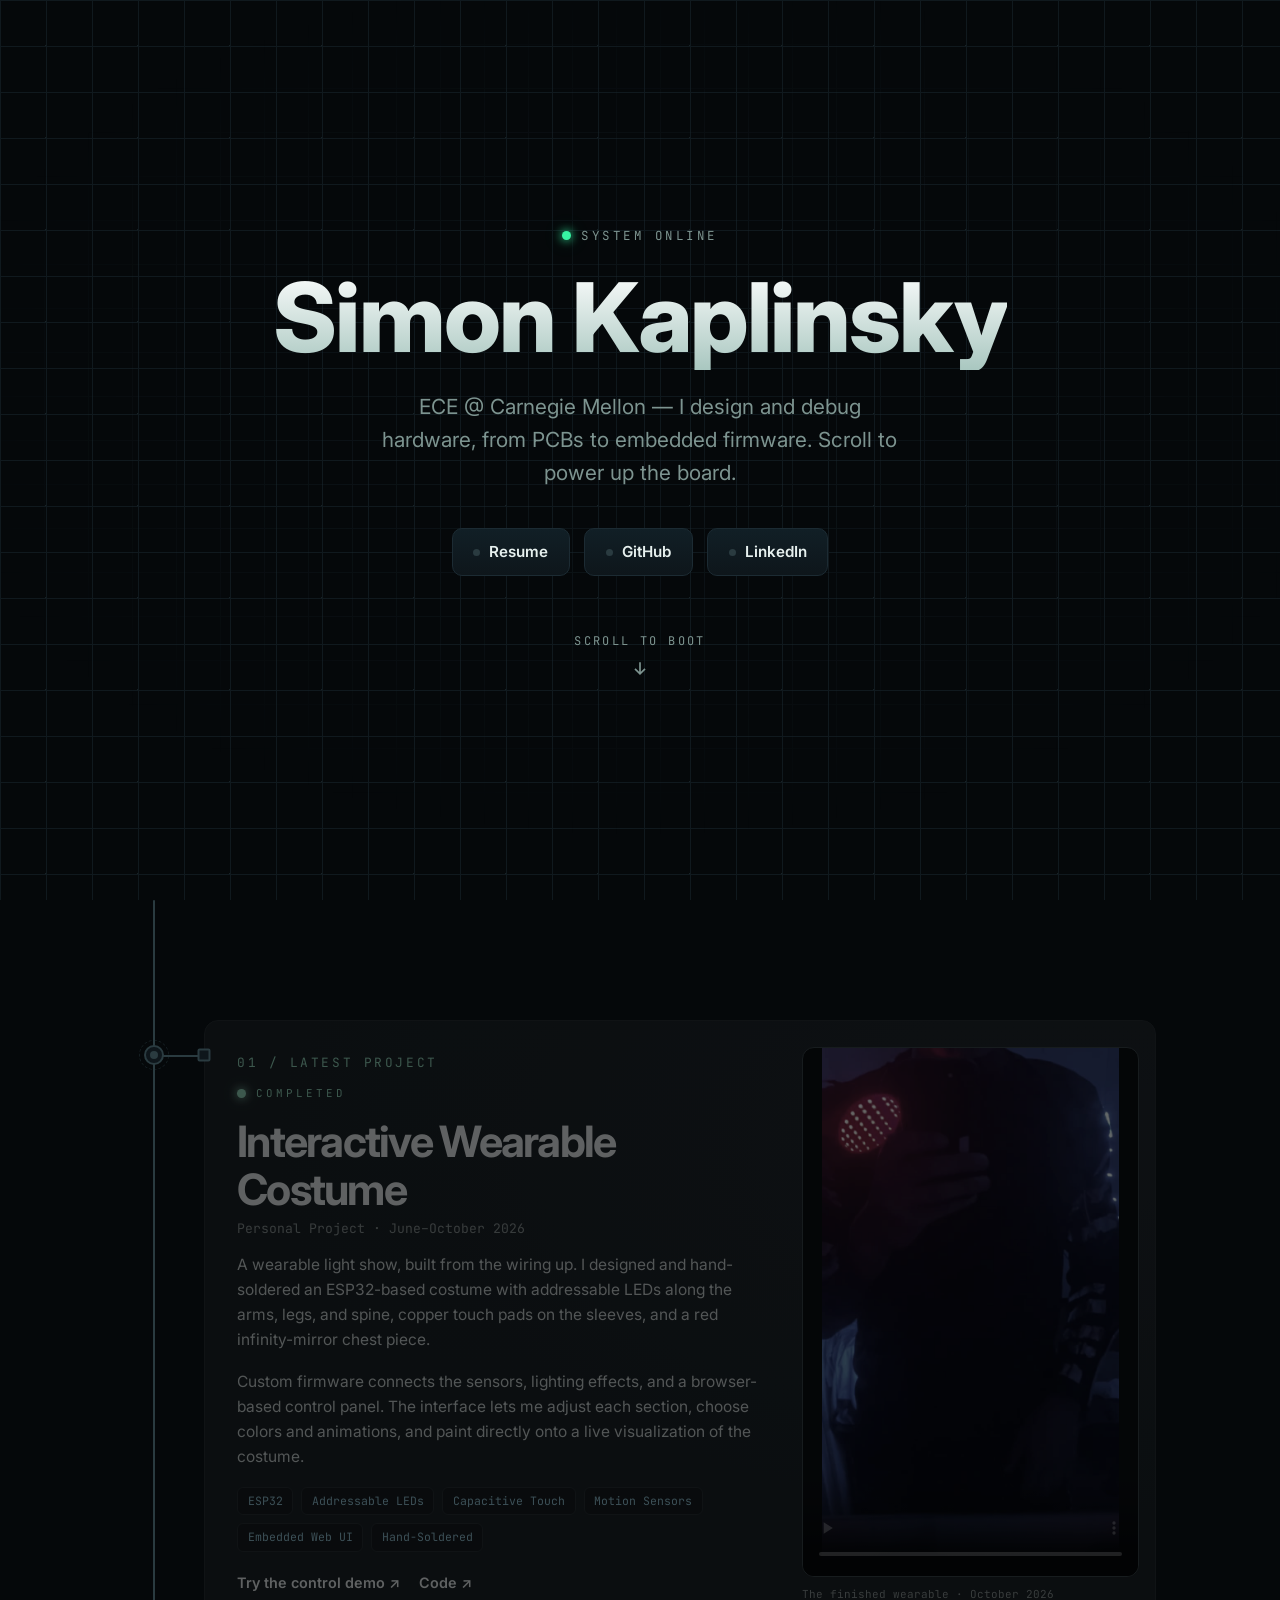
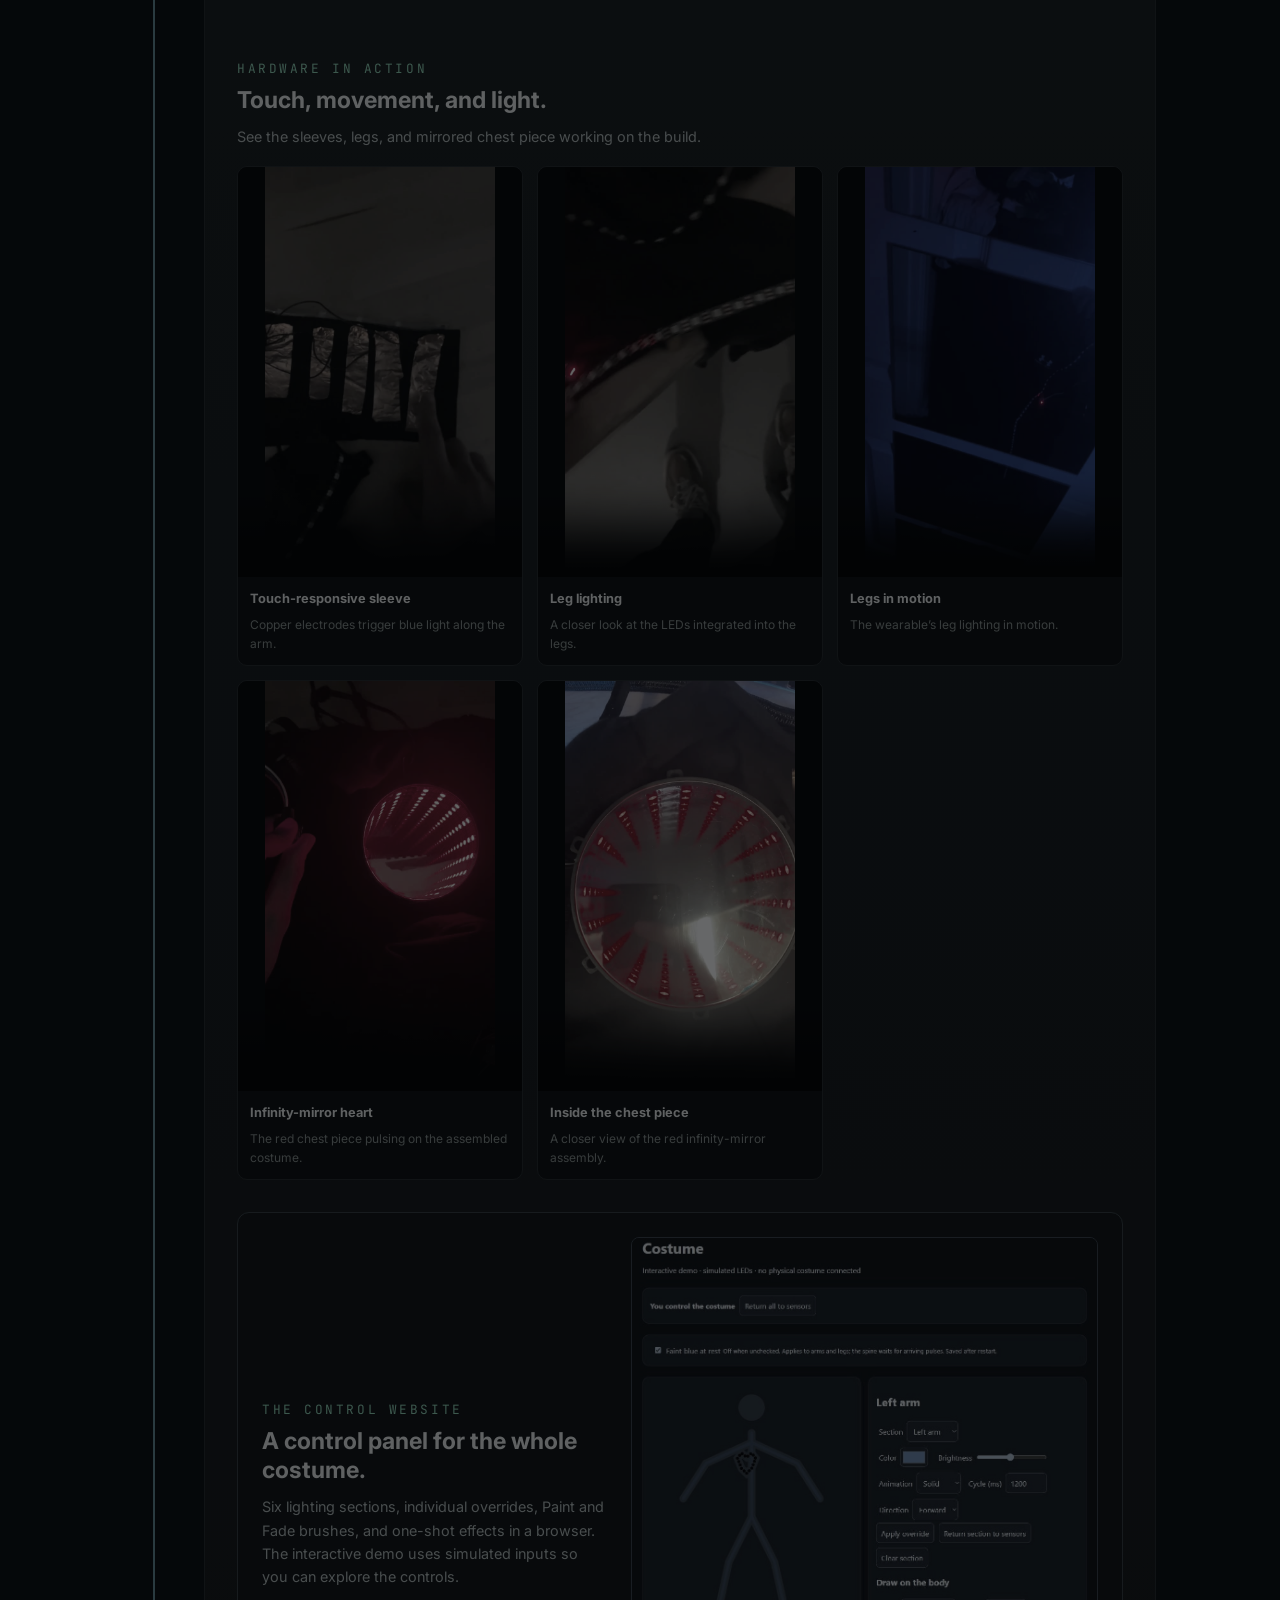
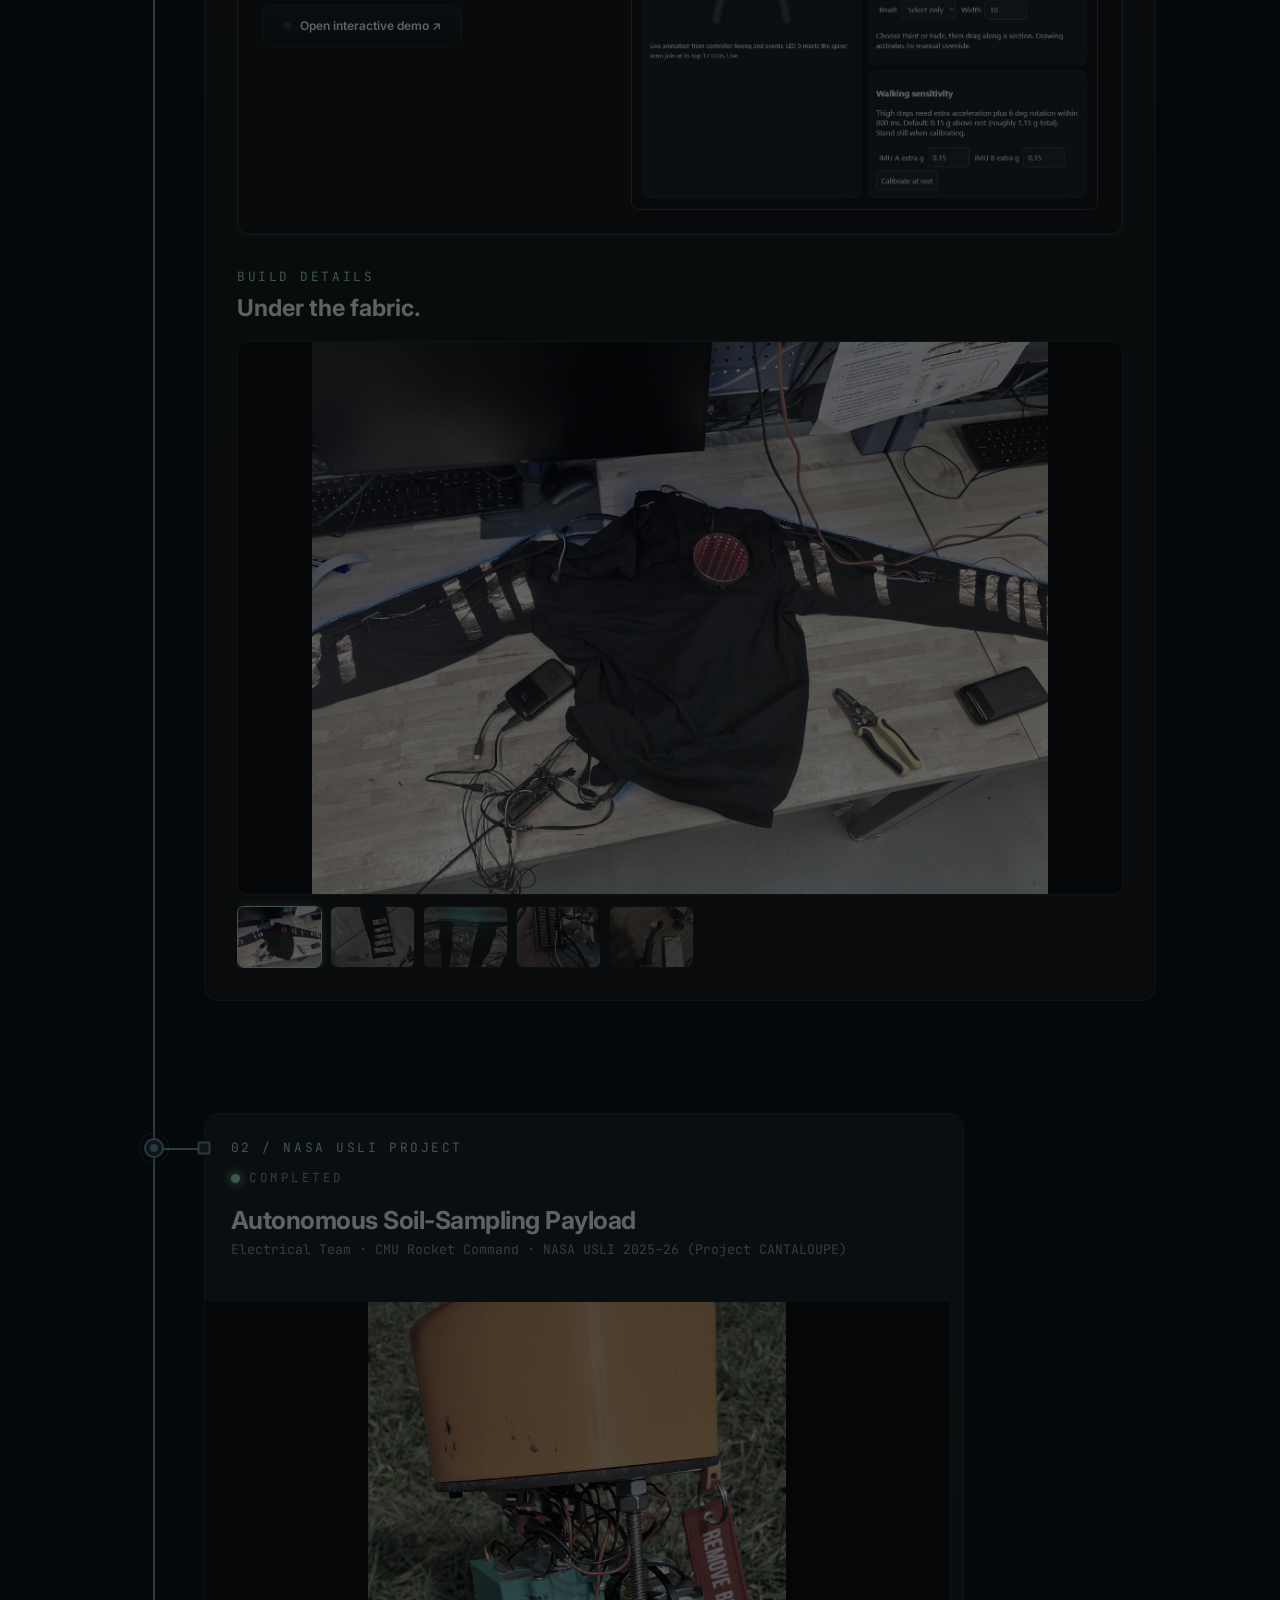
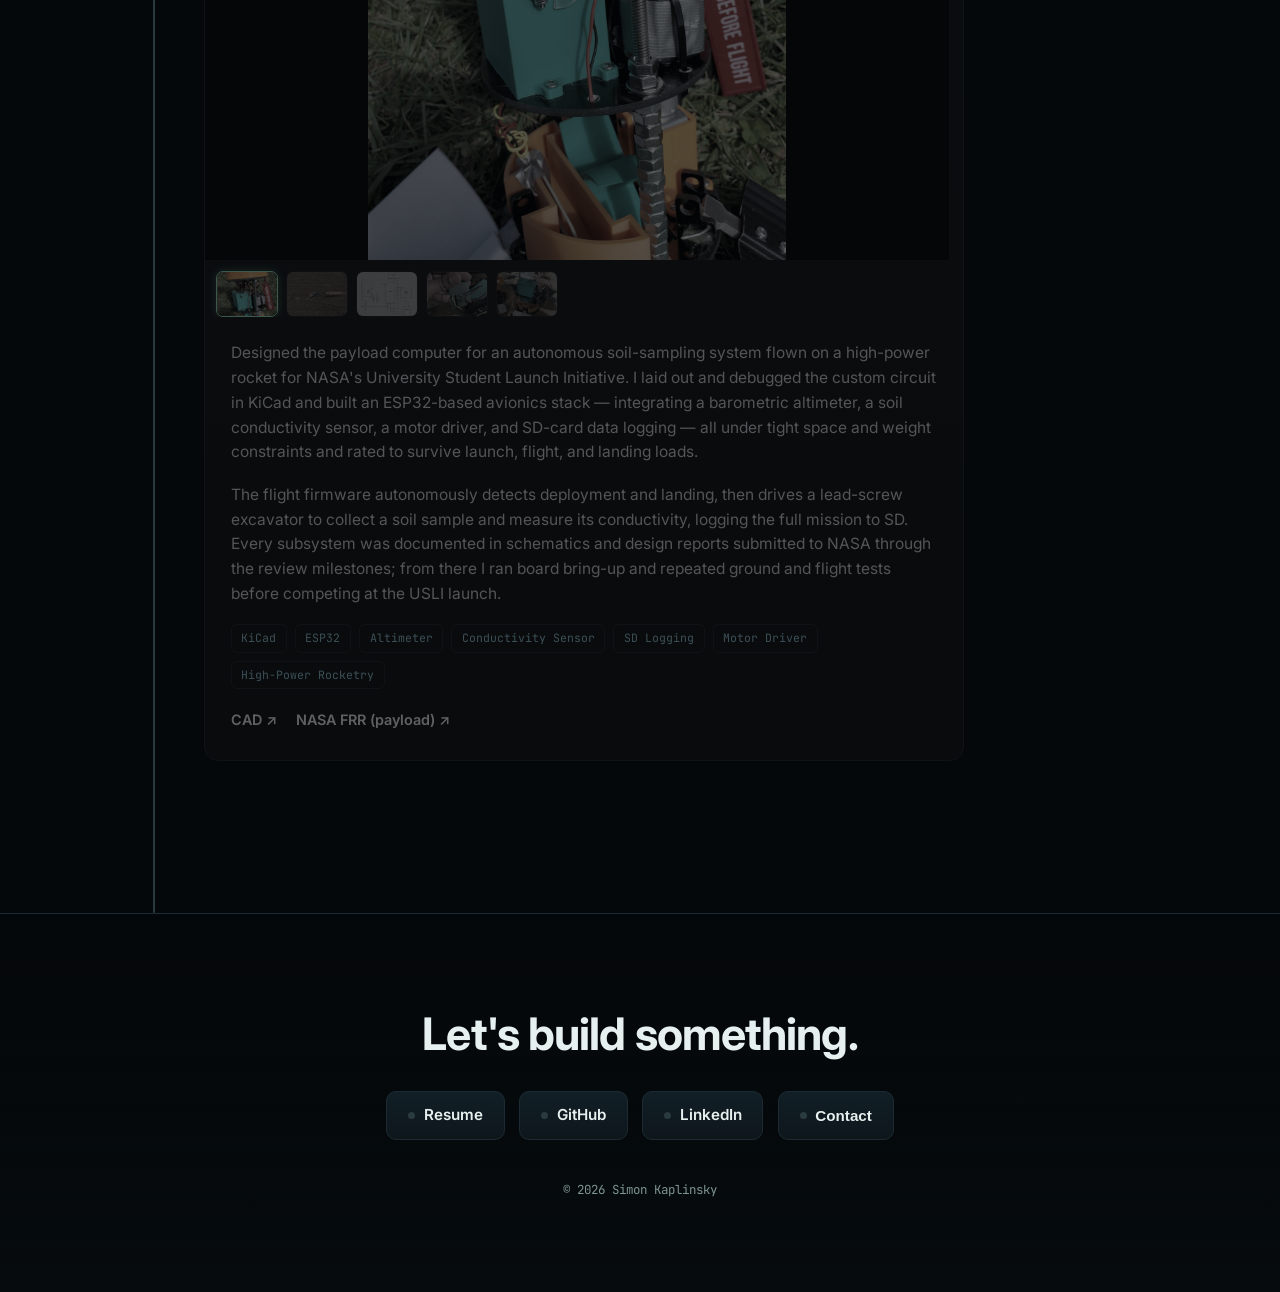
==== commit 37f0dc62: "Move payload project header to top and mark completed" ====
--- a/index.html
+++ b/index.html
@@ -78,9 +78,15 @@
       </article>
     </section>
 
-    <section class="project" data-side="right">
+    <section class="project" id="payload" data-side="right">
       <div class="node" aria-hidden="true"><span class="node-led"></span></div>
       <article class="card">
+        <header class="card-body">
+          <p class="card-index">02 / NASA USLI PROJECT</p>
+          <p class="kicker"><span class="led"></span> COMPLETED</p>
+          <h2>Autonomous Soil-Sampling Payload</h2>
+          <p class="card-role">Electrical Team · CMU Rocket Command · NASA USLI 2025&ndash;26 (Project CANTALOUPE)</p>
+        </header>
         <div class="card-media">
           <img class="main-img" src="assets/payload-assembled.jpg"
                alt="NASA USLI payload avionics bay: battery box, geared motor, and lead screw under the orange body tube"
@@ -105,9 +111,6 @@
           </button>
         </div>
         <div class="card-body">
-          <p class="card-index">02 / NASA USLI PROJECT</p>
-          <h2>Autonomous Soil-Sampling Payload</h2>
-          <p class="card-role">Electrical Team · CMU Rocket Command · NASA USLI 2025&ndash;26 (Project CANTALOUPE)</p>
           <p class="card-desc">
             Designed the payload computer for an autonomous soil-sampling system
             flown on a high-power rocket for NASA's University Student Launch
